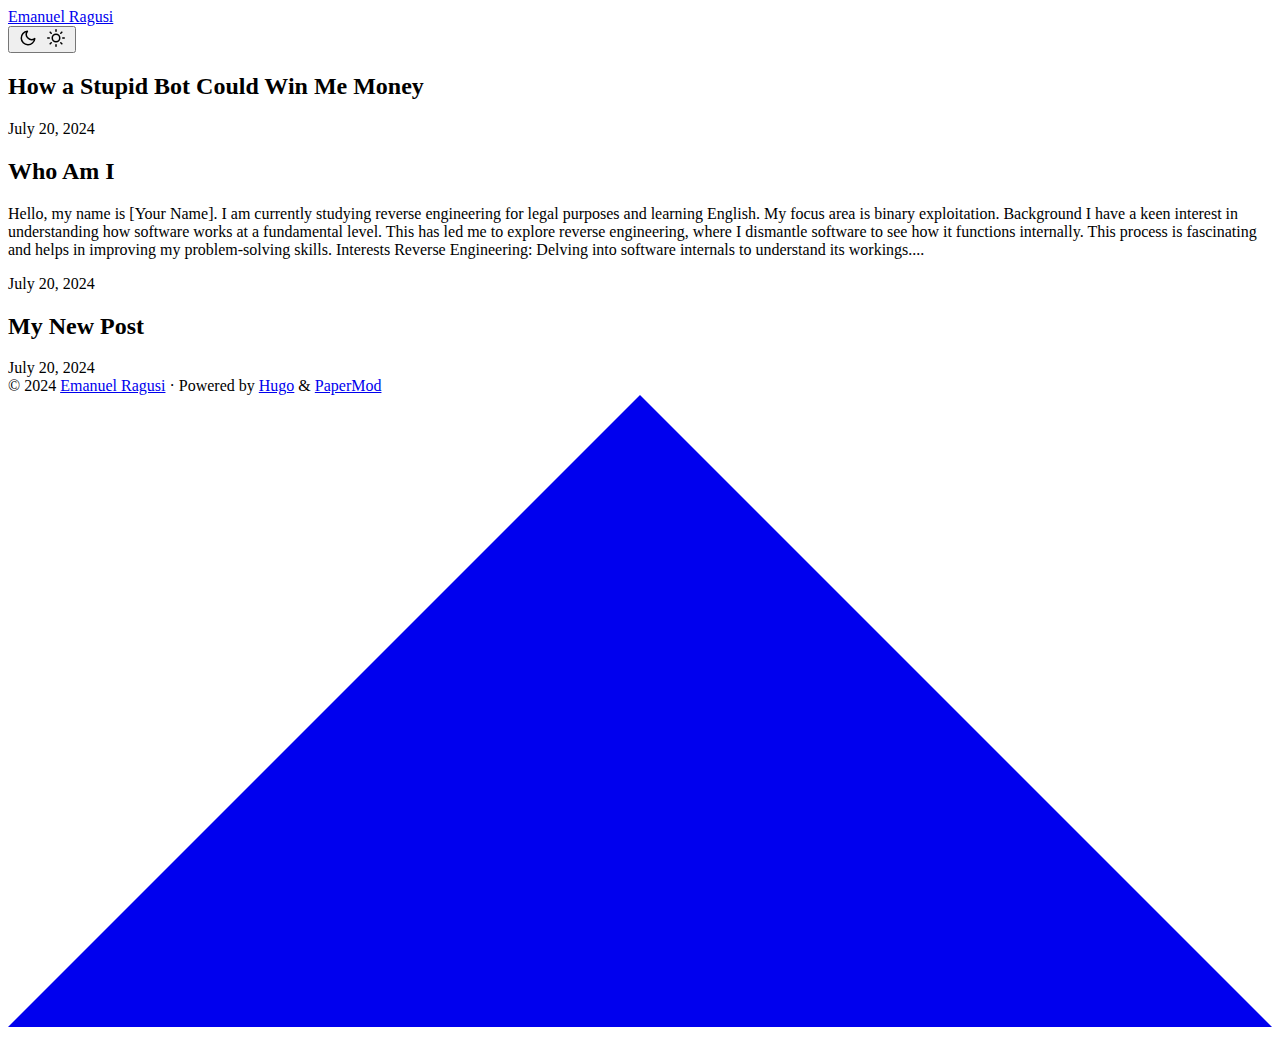
==== public/index.html @ 740f5fec "first try" ====
<!DOCTYPE html>
<html lang="en" dir="auto">

<head>
	<meta name="generator" content="Hugo 0.129.0"><script src="/livereload.js?mindelay=10&amp;v=2&amp;port=49768&amp;path=livereload" data-no-instant defer></script><meta charset="utf-8">
<meta http-equiv="X-UA-Compatible" content="IE=edge">
<meta name="viewport" content="width=device-width, initial-scale=1, shrink-to-fit=no">
<meta name="robots" content="noindex, nofollow">
<title>Emanuel Ragusi</title>

<meta name="description" content="">
<meta name="author" content="">
<link rel="canonical" href="http://localhost:49768/">
<link crossorigin="anonymous" href="/assets/css/stylesheet.d4b198f4bc2fa7bd1bdd16c9c65f2afb972c2d04cba4c5608e8ffb6ad8458d80.css" integrity="sha256-1LGY9Lwvp70b3RbJxl8q&#43;5csLQTLpMVgjo/7athFjYA=" rel="preload stylesheet" as="style">
<link rel="icon" href="http://localhost:49768/favicon.ico">
<link rel="icon" type="image/png" sizes="16x16" href="http://localhost:49768/favicon-16x16.png">
<link rel="icon" type="image/png" sizes="32x32" href="http://localhost:49768/favicon-32x32.png">
<link rel="apple-touch-icon" href="http://localhost:49768/apple-touch-icon.png">
<link rel="mask-icon" href="http://localhost:49768/safari-pinned-tab.svg">
<meta name="theme-color" content="#2e2e33">
<meta name="msapplication-TileColor" content="#2e2e33">
<link rel="alternate" type="application/rss+xml" href="http://localhost:49768/index.xml">
<link rel="alternate" hreflang="en" href="http://localhost:49768/">
<noscript>
    <style>
        #theme-toggle,
        .top-link {
            display: none;
        }

    </style>
    <style>
        @media (prefers-color-scheme: dark) {
            :root {
                --theme: rgb(29, 30, 32);
                --entry: rgb(46, 46, 51);
                --primary: rgb(218, 218, 219);
                --secondary: rgb(155, 156, 157);
                --tertiary: rgb(65, 66, 68);
                --content: rgb(196, 196, 197);
                --code-block-bg: rgb(46, 46, 51);
                --code-bg: rgb(55, 56, 62);
                --border: rgb(51, 51, 51);
            }

            .list {
                background: var(--theme);
            }

            .list:not(.dark)::-webkit-scrollbar-track {
                background: 0 0;
            }

            .list:not(.dark)::-webkit-scrollbar-thumb {
                border-color: var(--theme);
            }
        }

    </style>
</noscript>
</head>

<body class="list" id="top">
<script>
    if (localStorage.getItem("pref-theme") === "dark") {
        document.body.classList.add('dark');
    } else if (localStorage.getItem("pref-theme") === "light") {
        document.body.classList.remove('dark')
    } else if (window.matchMedia('(prefers-color-scheme: dark)').matches) {
        document.body.classList.add('dark');
    }

</script>

<header class="header">
    <nav class="nav">
        <div class="logo">
            <a href="http://localhost:49768/" accesskey="h" title="Emanuel Ragusi (Alt + H)">Emanuel Ragusi</a>
            <div class="logo-switches">
                <button id="theme-toggle" accesskey="t" title="(Alt + T)">
                    <svg id="moon" xmlns="http://www.w3.org/2000/svg" width="24" height="18" viewBox="0 0 24 24"
                        fill="none" stroke="currentColor" stroke-width="2" stroke-linecap="round"
                        stroke-linejoin="round">
                        <path d="M21 12.79A9 9 0 1 1 11.21 3 7 7 0 0 0 21 12.79z"></path>
                    </svg>
                    <svg id="sun" xmlns="http://www.w3.org/2000/svg" width="24" height="18" viewBox="0 0 24 24"
                        fill="none" stroke="currentColor" stroke-width="2" stroke-linecap="round"
                        stroke-linejoin="round">
                        <circle cx="12" cy="12" r="5"></circle>
                        <line x1="12" y1="1" x2="12" y2="3"></line>
                        <line x1="12" y1="21" x2="12" y2="23"></line>
                        <line x1="4.22" y1="4.22" x2="5.64" y2="5.64"></line>
                        <line x1="18.36" y1="18.36" x2="19.78" y2="19.78"></line>
                        <line x1="1" y1="12" x2="3" y2="12"></line>
                        <line x1="21" y1="12" x2="23" y2="12"></line>
                        <line x1="4.22" y1="19.78" x2="5.64" y2="18.36"></line>
                        <line x1="18.36" y1="5.64" x2="19.78" y2="4.22"></line>
                    </svg>
                </button>
            </div>
        </div>
        <ul id="menu">
        </ul>
    </nav>
</header>
<main class="main"> 

<article class="first-entry"> 
  <header class="entry-header">
    <h2 class="entry-hint-parent">How a Stupid Bot Could Win Me Money
    </h2>
  </header>
  <div class="entry-content">
    <p></p>
  </div>
  <footer class="entry-footer"><span title='2024-07-20 18:02:23 +0200 CEST'>July 20, 2024</span></footer>
  <a class="entry-link" aria-label="post link to How a Stupid Bot Could Win Me Money" href="http://localhost:49768/posts/how-a-stupid-bot-could-win-me-money/"></a>
</article>

<article class="post-entry"> 
  <header class="entry-header">
    <h2 class="entry-hint-parent">Who Am I
    </h2>
  </header>
  <div class="entry-content">
    <p>Hello, my name is [Your Name]. I am currently studying reverse engineering for legal purposes and learning English. My focus area is binary exploitation.
Background I have a keen interest in understanding how software works at a fundamental level. This has led me to explore reverse engineering, where I dismantle software to see how it functions internally. This process is fascinating and helps in improving my problem-solving skills.
Interests Reverse Engineering: Delving into software internals to understand its workings....</p>
  </div>
  <footer class="entry-footer"><span title='2024-07-20 18:01:57 +0200 CEST'>July 20, 2024</span></footer>
  <a class="entry-link" aria-label="post link to Who Am I" href="http://localhost:49768/posts/who-am-i/"></a>
</article>

<article class="post-entry"> 
  <header class="entry-header">
    <h2 class="entry-hint-parent">My New Post
    </h2>
  </header>
  <div class="entry-content">
    <p></p>
  </div>
  <footer class="entry-footer"><span title='2024-07-20 17:59:14 +0200 CEST'>July 20, 2024</span></footer>
  <a class="entry-link" aria-label="post link to My New Post" href="http://localhost:49768/posts/my-new-post/"></a>
</article>
    </main>
    
<footer class="footer">
        <span>&copy; 2024 <a href="http://localhost:49768/">Emanuel Ragusi</a></span> · 

    <span>
        Powered by
        <a href="https://gohugo.io/" rel="noopener noreferrer" target="_blank">Hugo</a> &
        <a href="https://github.com/adityatelange/hugo-PaperMod/" rel="noopener" target="_blank">PaperMod</a>
    </span>
</footer>
<a href="#top" aria-label="go to top" title="Go to Top (Alt + G)" class="top-link" id="top-link" accesskey="g">
    <svg xmlns="http://www.w3.org/2000/svg" viewBox="0 0 12 6" fill="currentColor">
        <path d="M12 6H0l6-6z" />
    </svg>
</a>

<script>
    let menu = document.getElementById('menu')
    if (menu) {
        menu.scrollLeft = localStorage.getItem("menu-scroll-position");
        menu.onscroll = function () {
            localStorage.setItem("menu-scroll-position", menu.scrollLeft);
        }
    }

    document.querySelectorAll('a[href^="#"]').forEach(anchor => {
        anchor.addEventListener("click", function (e) {
            e.preventDefault();
            var id = this.getAttribute("href").substr(1);
            if (!window.matchMedia('(prefers-reduced-motion: reduce)').matches) {
                document.querySelector(`[id='${decodeURIComponent(id)}']`).scrollIntoView({
                    behavior: "smooth"
                });
            } else {
                document.querySelector(`[id='${decodeURIComponent(id)}']`).scrollIntoView();
            }
            if (id === "top") {
                history.replaceState(null, null, " ");
            } else {
                history.pushState(null, null, `#${id}`);
            }
        });
    });

</script>
<script>
    var mybutton = document.getElementById("top-link");
    window.onscroll = function () {
        if (document.body.scrollTop > 800 || document.documentElement.scrollTop > 800) {
            mybutton.style.visibility = "visible";
            mybutton.style.opacity = "1";
        } else {
            mybutton.style.visibility = "hidden";
            mybutton.style.opacity = "0";
        }
    };

</script>
<script>
    document.getElementById("theme-toggle").addEventListener("click", () => {
        if (document.body.className.includes("dark")) {
            document.body.classList.remove('dark');
            localStorage.setItem("pref-theme", 'light');
        } else {
            document.body.classList.add('dark');
            localStorage.setItem("pref-theme", 'dark');
        }
    })

</script>
</body>

</html>
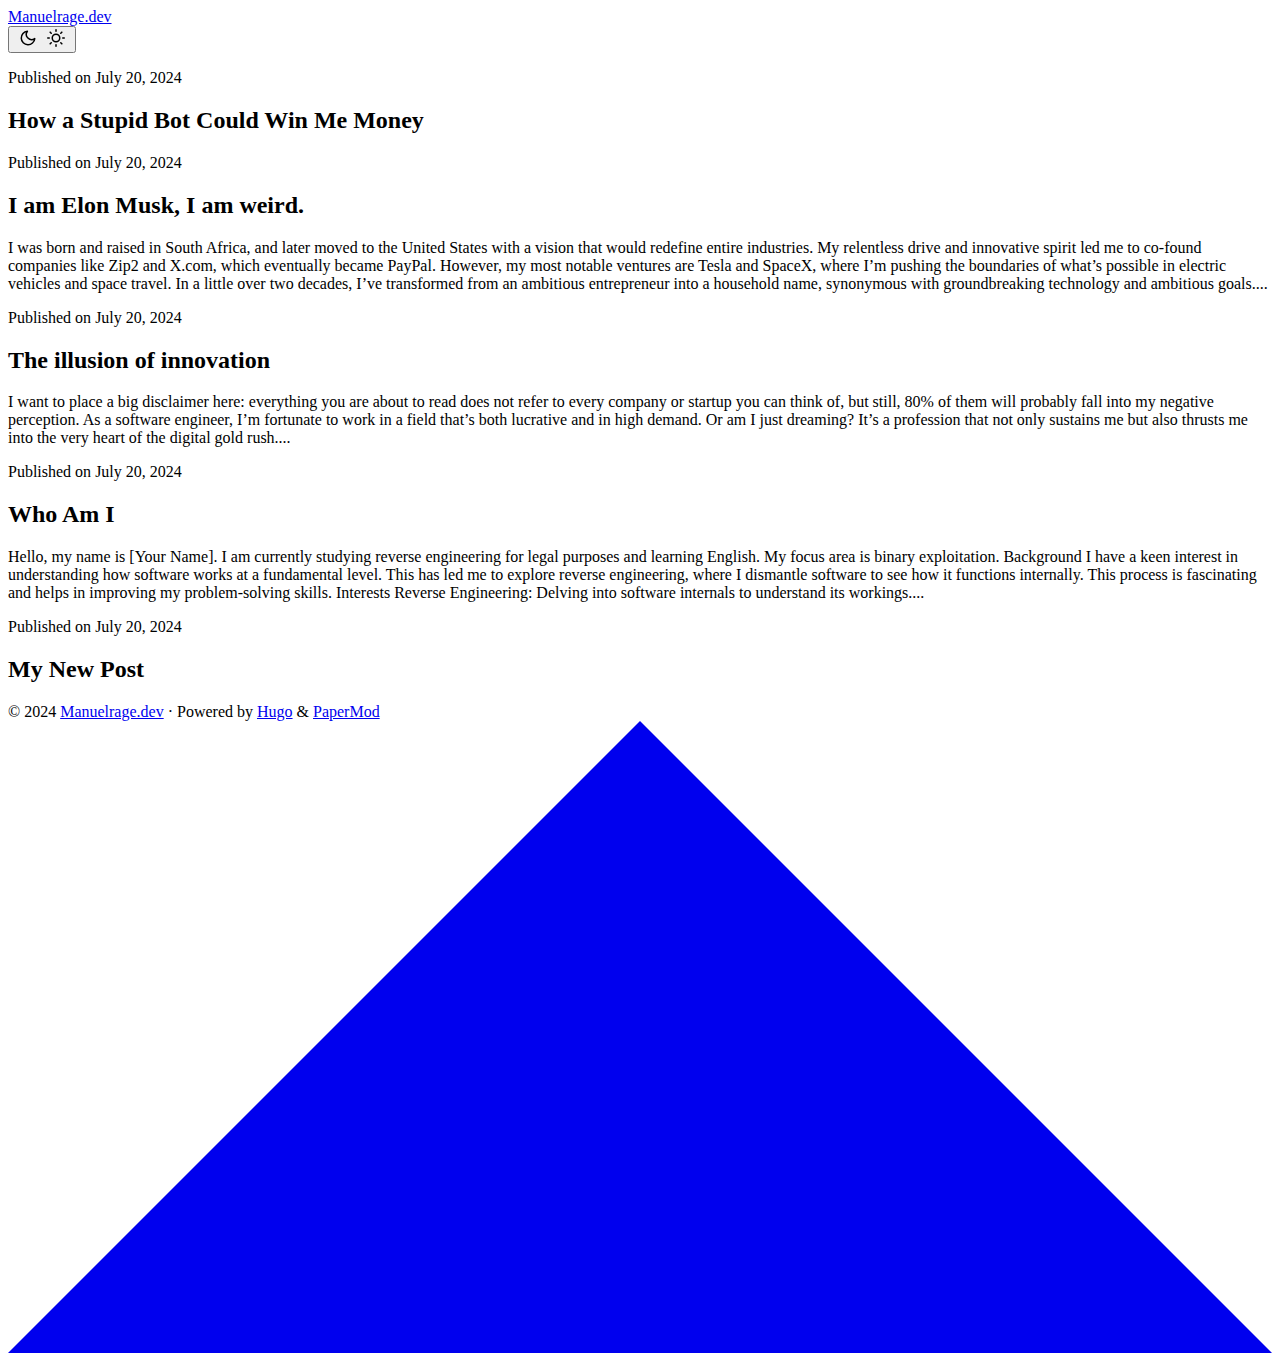
==== commit 5f1b4566: "update" ====
--- a/public/index.html
+++ b/public/index.html
@@ -2,25 +2,25 @@
 <html lang="en" dir="auto">
 
 <head>
-	<meta name="generator" content="Hugo 0.129.0"><script src="/livereload.js?mindelay=10&amp;v=2&amp;port=49768&amp;path=livereload" data-no-instant defer></script><meta charset="utf-8">
+	<meta name="generator" content="Hugo 0.129.0"><script src="/livereload.js?mindelay=10&amp;v=2&amp;port=1313&amp;path=livereload" data-no-instant defer></script><meta charset="utf-8">
 <meta http-equiv="X-UA-Compatible" content="IE=edge">
 <meta name="viewport" content="width=device-width, initial-scale=1, shrink-to-fit=no">
 <meta name="robots" content="noindex, nofollow">
-<title>Emanuel Ragusi</title>
+<title>Manuelrage.dev</title>
 
 <meta name="description" content="">
 <meta name="author" content="">
-<link rel="canonical" href="http://localhost:49768/">
-<link crossorigin="anonymous" href="/assets/css/stylesheet.d4b198f4bc2fa7bd1bdd16c9c65f2afb972c2d04cba4c5608e8ffb6ad8458d80.css" integrity="sha256-1LGY9Lwvp70b3RbJxl8q&#43;5csLQTLpMVgjo/7athFjYA=" rel="preload stylesheet" as="style">
-<link rel="icon" href="http://localhost:49768/favicon.ico">
-<link rel="icon" type="image/png" sizes="16x16" href="http://localhost:49768/favicon-16x16.png">
-<link rel="icon" type="image/png" sizes="32x32" href="http://localhost:49768/favicon-32x32.png">
-<link rel="apple-touch-icon" href="http://localhost:49768/apple-touch-icon.png">
-<link rel="mask-icon" href="http://localhost:49768/safari-pinned-tab.svg">
+<link rel="canonical" href="http://localhost:1313/">
+<link crossorigin="anonymous" href="/assets/css/stylesheet.9cfb5e167efcf7e71c4dd0861816b85002b0d899b9e48aa1cce4c986fc96d65e.css" integrity="sha256-nPteFn789&#43;ccTdCGGBa4UAKw2Jm55IqhzOTJhvyW1l4=" rel="preload stylesheet" as="style">
+<link rel="icon" href="http://localhost:1313/favicon.ico">
+<link rel="icon" type="image/png" sizes="16x16" href="http://localhost:1313/favicon-16x16.png">
+<link rel="icon" type="image/png" sizes="32x32" href="http://localhost:1313/favicon-32x32.png">
+<link rel="apple-touch-icon" href="http://localhost:1313/apple-touch-icon.png">
+<link rel="mask-icon" href="http://localhost:1313/safari-pinned-tab.svg">
 <meta name="theme-color" content="#2e2e33">
 <meta name="msapplication-TileColor" content="#2e2e33">
-<link rel="alternate" type="application/rss+xml" href="http://localhost:49768/index.xml">
-<link rel="alternate" hreflang="en" href="http://localhost:49768/">
+<link rel="alternate" type="application/rss+xml" href="http://localhost:1313/index.xml">
+<link rel="alternate" hreflang="en" href="http://localhost:1313/">
 <noscript>
     <style>
         #theme-toggle,
@@ -75,7 +75,7 @@
 <header class="header">
     <nav class="nav">
         <div class="logo">
-            <a href="http://localhost:49768/" accesskey="h" title="Emanuel Ragusi (Alt + H)">Emanuel Ragusi</a>
+            <a href="http://localhost:1313/" accesskey="h" title="Manuelrage.dev (Alt + H)">Manuelrage.dev</a>
             <div class="logo-switches">
                 <button id="theme-toggle" accesskey="t" title="(Alt + T)">
                     <svg id="moon" xmlns="http://www.w3.org/2000/svg" width="24" height="18" viewBox="0 0 24 24"
@@ -106,6 +106,9 @@
 <main class="main"> 
 
 <article class="first-entry"> 
+  <footer class="entry-footer">
+    Published on <span title='2024-07-20 18:02:23 +0200 CEST'>July 20, 2024</span>
+  </footer>
   <header class="entry-header">
     <h2 class="entry-hint-parent">How a Stupid Bot Could Win Me Money
     </h2>
@@ -113,11 +116,44 @@
   <div class="entry-content">
     <p></p>
   </div>
-  <footer class="entry-footer"><span title='2024-07-20 18:02:23 +0200 CEST'>July 20, 2024</span></footer>
-  <a class="entry-link" aria-label="post link to How a Stupid Bot Could Win Me Money" href="http://localhost:49768/posts/how-a-stupid-bot-could-win-me-money/"></a>
-</article>
-
-<article class="post-entry"> 
+  <a class="entry-link" aria-label="post link to How a Stupid Bot Could Win Me Money" href="http://localhost:1313/posts/how-a-stupid-bot-could-win-me-money/"></a>
+</article>
+
+<article class="post-entry"> 
+  <footer class="entry-footer">
+    Published on <span title='2024-07-20 18:01:57 +0200 CEST'>July 20, 2024</span>
+  </footer>
+  <header class="entry-header">
+    <h2 class="entry-hint-parent">I am Elon Musk, I am weird.
+    </h2>
+  </header>
+  <div class="entry-content">
+    <p>I was born and raised in South Africa, and later moved to the United States with a vision that would redefine entire industries. My relentless drive and innovative spirit led me to co-found companies like Zip2 and X.com, which eventually became PayPal. However, my most notable ventures are Tesla and SpaceX, where I’m pushing the boundaries of what’s possible in electric vehicles and space travel.
+In a little over two decades, I’ve transformed from an ambitious entrepreneur into a household name, synonymous with groundbreaking technology and ambitious goals....</p>
+  </div>
+  <a class="entry-link" aria-label="post link to I am Elon Musk, I am weird." href="http://localhost:1313/posts/who-am-i-copy/"></a>
+</article>
+
+<article class="post-entry"> 
+  <footer class="entry-footer">
+    Published on <span title='2024-07-20 18:01:57 +0200 CEST'>July 20, 2024</span>
+  </footer>
+  <header class="entry-header">
+    <h2 class="entry-hint-parent">The illusion of innovation
+    </h2>
+  </header>
+  <div class="entry-content">
+    <p>I want to place a big disclaimer here: everything you are about to read does not refer to every company or startup you can think of, but still, 80% of them will probably fall into my negative perception.
+As a software engineer, I’m fortunate to work in a field that’s both lucrative and in high demand. Or am I just dreaming?
+It’s a profession that not only sustains me but also thrusts me into the very heart of the digital gold rush....</p>
+  </div>
+  <a class="entry-link" aria-label="post link to The illusion of innovation" href="http://localhost:1313/posts/making-money-in-a-sad-way/"></a>
+</article>
+
+<article class="post-entry"> 
+  <footer class="entry-footer">
+    Published on <span title='2024-07-20 18:01:57 +0200 CEST'>July 20, 2024</span>
+  </footer>
   <header class="entry-header">
     <h2 class="entry-hint-parent">Who Am I
     </h2>
@@ -127,11 +163,13 @@
 Background I have a keen interest in understanding how software works at a fundamental level. This has led me to explore reverse engineering, where I dismantle software to see how it functions internally. This process is fascinating and helps in improving my problem-solving skills.
 Interests Reverse Engineering: Delving into software internals to understand its workings....</p>
   </div>
-  <footer class="entry-footer"><span title='2024-07-20 18:01:57 +0200 CEST'>July 20, 2024</span></footer>
-  <a class="entry-link" aria-label="post link to Who Am I" href="http://localhost:49768/posts/who-am-i/"></a>
-</article>
-
-<article class="post-entry"> 
+  <a class="entry-link" aria-label="post link to Who Am I" href="http://localhost:1313/posts/who-am-i/"></a>
+</article>
+
+<article class="post-entry"> 
+  <footer class="entry-footer">
+    Published on <span title='2024-07-20 17:59:14 +0200 CEST'>July 20, 2024</span>
+  </footer>
   <header class="entry-header">
     <h2 class="entry-hint-parent">My New Post
     </h2>
@@ -139,13 +177,12 @@
   <div class="entry-content">
     <p></p>
   </div>
-  <footer class="entry-footer"><span title='2024-07-20 17:59:14 +0200 CEST'>July 20, 2024</span></footer>
-  <a class="entry-link" aria-label="post link to My New Post" href="http://localhost:49768/posts/my-new-post/"></a>
+  <a class="entry-link" aria-label="post link to My New Post" href="http://localhost:1313/posts/my-new-post/"></a>
 </article>
     </main>
     
 <footer class="footer">
-        <span>&copy; 2024 <a href="http://localhost:49768/">Emanuel Ragusi</a></span> · 
+        <span>&copy; 2024 <a href="http://localhost:1313/">Manuelrage.dev</a></span> · 
 
     <span>
         Powered by
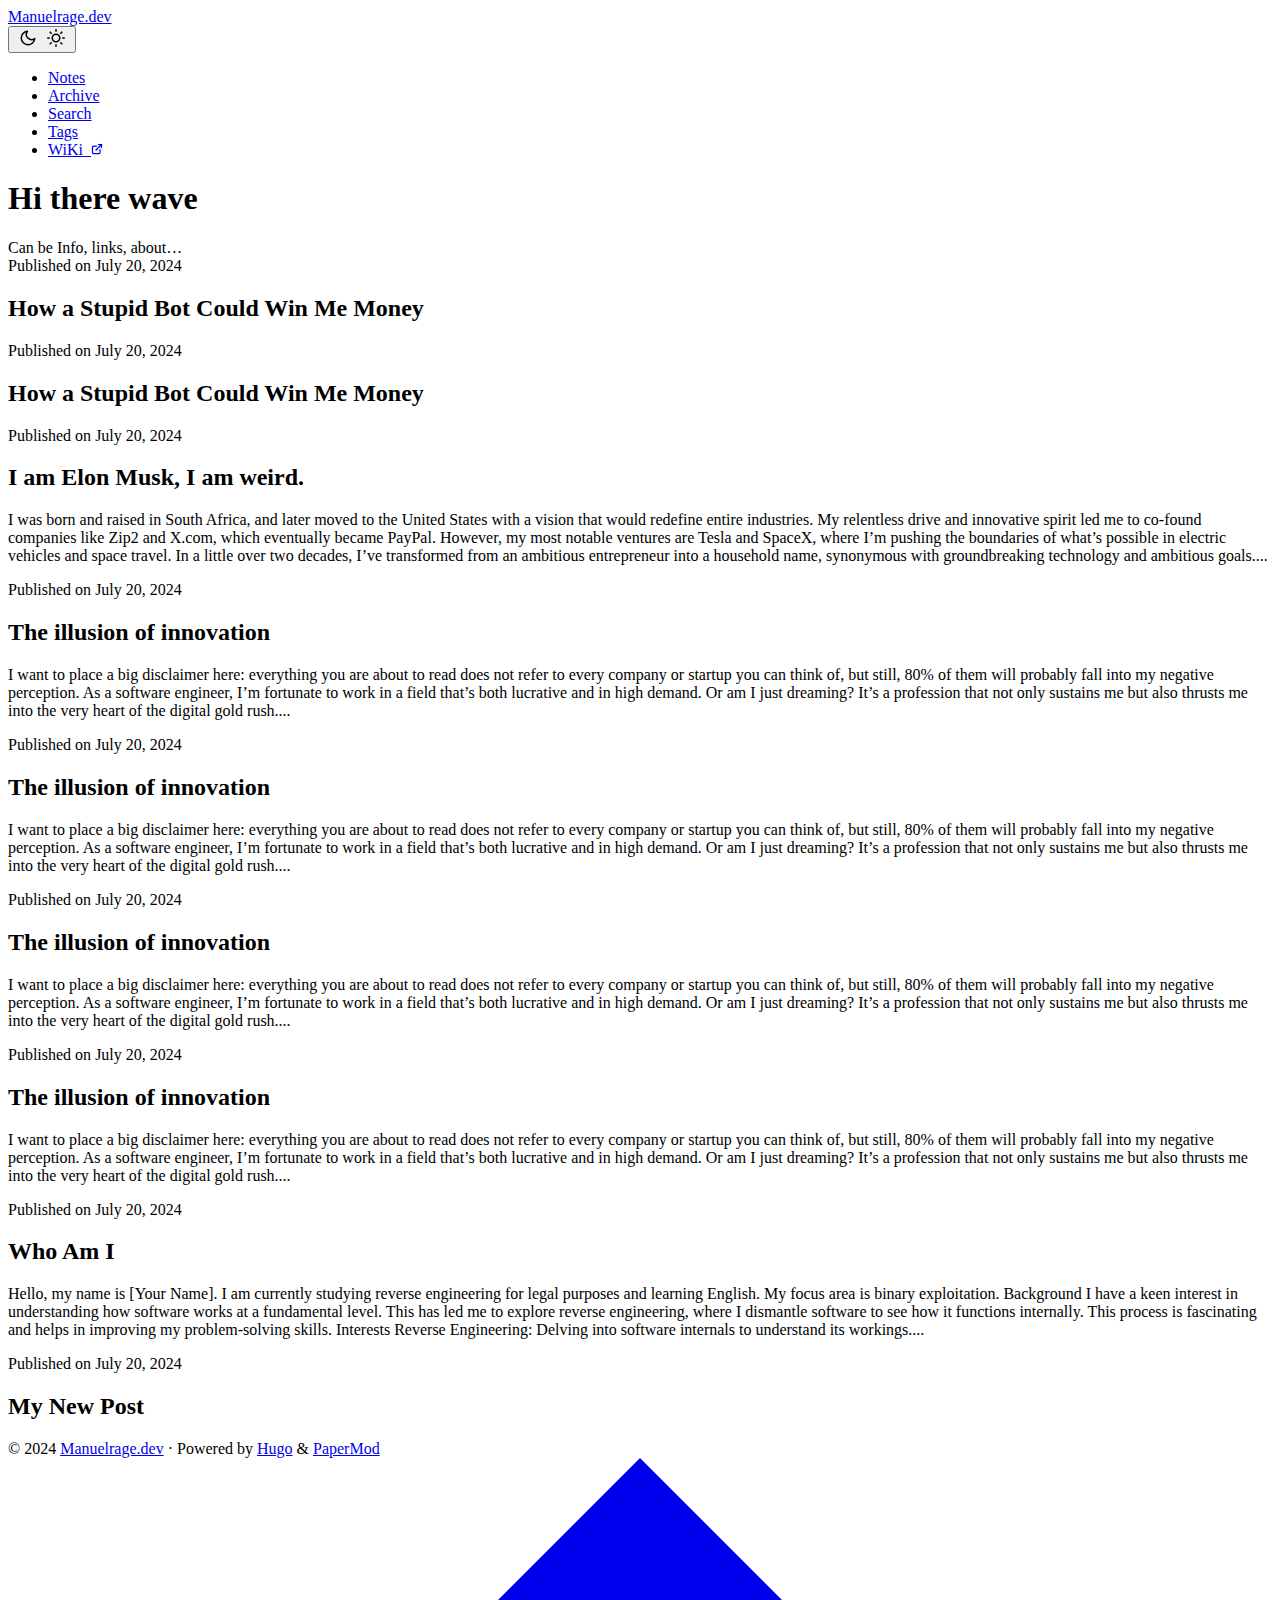
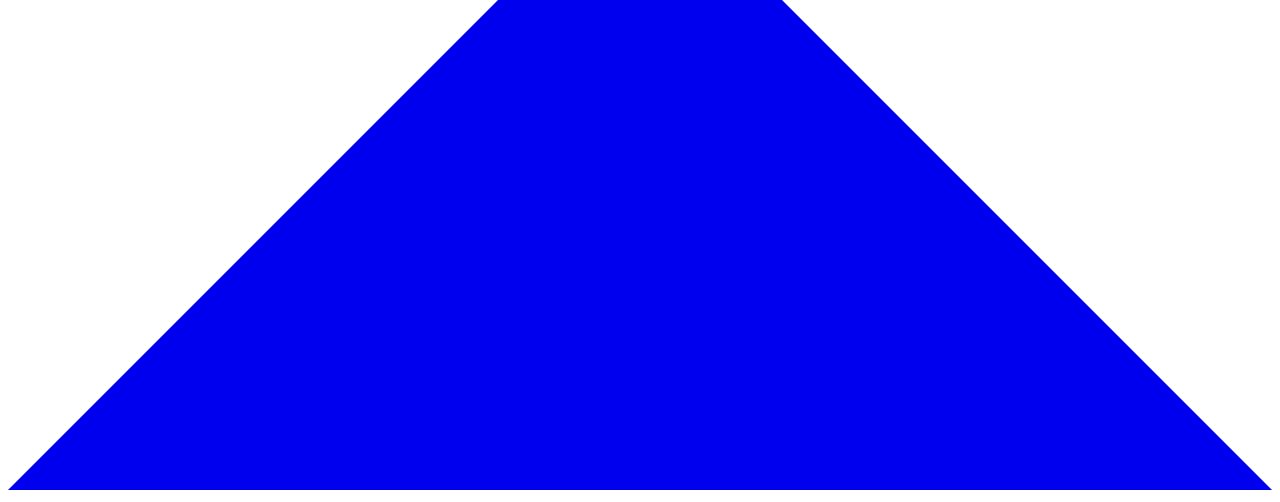
==== commit 64466760: "Added fade effect and started notes layout" ====
--- a/public/index.html
+++ b/public/index.html
@@ -11,7 +11,8 @@
 <meta name="description" content="">
 <meta name="author" content="">
 <link rel="canonical" href="http://localhost:1313/">
-<link crossorigin="anonymous" href="/assets/css/stylesheet.9cfb5e167efcf7e71c4dd0861816b85002b0d899b9e48aa1cce4c986fc96d65e.css" integrity="sha256-nPteFn789&#43;ccTdCGGBa4UAKw2Jm55IqhzOTJhvyW1l4=" rel="preload stylesheet" as="style">
+<link crossorigin="anonymous" href="/assets/css/stylesheet.fa3edcb0b5998255c40a7407e75e00f614449fc660c19543b5c0f0d615b4703c.css" integrity="sha256-&#43;j7csLWZglXECnQH514A9hREn8ZgwZVDtcDw1hW0cDw=" rel="preload stylesheet" as="style">
+<script defer crossorigin="anonymous" src="/js/fadeEffect.min.dc6ffbe6aea57ae14a11c687017771ce7844031476180f6ebe9eb1cb78be93c0.js" integrity="sha256-3G/75q6leuFKEcaHAXdxznhEAxR2GA9uvp6xy3i&#43;k8A="></script>
 <link rel="icon" href="http://localhost:1313/favicon.ico">
 <link rel="icon" type="image/png" sizes="16x16" href="http://localhost:1313/favicon-16x16.png">
 <link rel="icon" type="image/png" sizes="32x32" href="http://localhost:1313/favicon-32x32.png">
@@ -100,12 +101,70 @@
             </div>
         </div>
         <ul id="menu">
+            <li>
+                <a href="http://localhost:1313/note" title="Notes">
+                    <span>Notes</span>
+                </a>
+            </li>
+            <li>
+                <a href="http://localhost:1313/archives" title="Archive">
+                    <span>Archive</span>
+                </a>
+            </li>
+            <li>
+                <a href="http://localhost:1313/search/" title="Search (Alt &#43; /)" accesskey=/>
+                    <span>Search</span>
+                </a>
+            </li>
+            <li>
+                <a href="http://localhost:1313/tags/" title="Tags">
+                    <span>Tags</span>
+                </a>
+            </li>
+            <li>
+                <a href="https://github.com/adityatelange/hugo-PaperMod/wiki/" title="WiKi">
+                    <span>WiKi</span>&nbsp;
+                    <svg fill="none" shape-rendering="geometricPrecision" stroke="currentColor" stroke-linecap="round"
+                        stroke-linejoin="round" stroke-width="2.5" viewBox="0 0 24 24" height="12" width="12">
+                        <path d="M18 13v6a2 2 0 01-2 2H5a2 2 0 01-2-2V8a2 2 0 012-2h6"></path>
+                        <path d="M15 3h6v6"></path>
+                        <path d="M10 14L21 3"></path>
+                    </svg>
+                </a>
+            </li>
         </ul>
     </nav>
 </header>
 <main class="main"> 
-
-<article class="first-entry"> 
+<article class="first-entry home-info">
+    <header class="entry-header">
+        <h1>Hi there wave</h1>
+    </header>
+    <div class="entry-content">
+        Can be Info, links, about&hellip;
+    </div>
+    <footer class="entry-footer">
+        <div class="social-icons" >
+</div>
+
+    </footer>
+</article>
+
+<article class="post-entry"> 
+  <footer class="entry-footer">
+    Published on <span title='2024-07-20 18:02:23 +0200 CEST'>July 20, 2024</span>
+  </footer>
+  <header class="entry-header">
+    <h2 class="entry-hint-parent">How a Stupid Bot Could Win Me Money
+    </h2>
+  </header>
+  <div class="entry-content">
+    <p></p>
+  </div>
+  <a class="entry-link" aria-label="post link to How a Stupid Bot Could Win Me Money" href="http://localhost:1313/posts/how-a-stupid-bot-could-win-me-money-copy/"></a>
+</article>
+
+<article class="post-entry"> 
   <footer class="entry-footer">
     Published on <span title='2024-07-20 18:02:23 +0200 CEST'>July 20, 2024</span>
   </footer>
@@ -132,6 +191,54 @@
 In a little over two decades, I’ve transformed from an ambitious entrepreneur into a household name, synonymous with groundbreaking technology and ambitious goals....</p>
   </div>
   <a class="entry-link" aria-label="post link to I am Elon Musk, I am weird." href="http://localhost:1313/posts/who-am-i-copy/"></a>
+</article>
+
+<article class="post-entry"> 
+  <footer class="entry-footer">
+    Published on <span title='2024-07-20 18:01:57 +0200 CEST'>July 20, 2024</span>
+  </footer>
+  <header class="entry-header">
+    <h2 class="entry-hint-parent">The illusion of innovation
+    </h2>
+  </header>
+  <div class="entry-content">
+    <p>I want to place a big disclaimer here: everything you are about to read does not refer to every company or startup you can think of, but still, 80% of them will probably fall into my negative perception.
+As a software engineer, I’m fortunate to work in a field that’s both lucrative and in high demand. Or am I just dreaming?
+It’s a profession that not only sustains me but also thrusts me into the very heart of the digital gold rush....</p>
+  </div>
+  <a class="entry-link" aria-label="post link to The illusion of innovation" href="http://localhost:1313/posts/making-money-in-a-sad-way-copy-2/"></a>
+</article>
+
+<article class="post-entry"> 
+  <footer class="entry-footer">
+    Published on <span title='2024-07-20 18:01:57 +0200 CEST'>July 20, 2024</span>
+  </footer>
+  <header class="entry-header">
+    <h2 class="entry-hint-parent">The illusion of innovation
+    </h2>
+  </header>
+  <div class="entry-content">
+    <p>I want to place a big disclaimer here: everything you are about to read does not refer to every company or startup you can think of, but still, 80% of them will probably fall into my negative perception.
+As a software engineer, I’m fortunate to work in a field that’s both lucrative and in high demand. Or am I just dreaming?
+It’s a profession that not only sustains me but also thrusts me into the very heart of the digital gold rush....</p>
+  </div>
+  <a class="entry-link" aria-label="post link to The illusion of innovation" href="http://localhost:1313/posts/making-money-in-a-sad-way-copy-3/"></a>
+</article>
+
+<article class="post-entry"> 
+  <footer class="entry-footer">
+    Published on <span title='2024-07-20 18:01:57 +0200 CEST'>July 20, 2024</span>
+  </footer>
+  <header class="entry-header">
+    <h2 class="entry-hint-parent">The illusion of innovation
+    </h2>
+  </header>
+  <div class="entry-content">
+    <p>I want to place a big disclaimer here: everything you are about to read does not refer to every company or startup you can think of, but still, 80% of them will probably fall into my negative perception.
+As a software engineer, I’m fortunate to work in a field that’s both lucrative and in high demand. Or am I just dreaming?
+It’s a profession that not only sustains me but also thrusts me into the very heart of the digital gold rush....</p>
+  </div>
+  <a class="entry-link" aria-label="post link to The illusion of innovation" href="http://localhost:1313/posts/making-money-in-a-sad-way-copy/"></a>
 </article>
 
 <article class="post-entry"> 
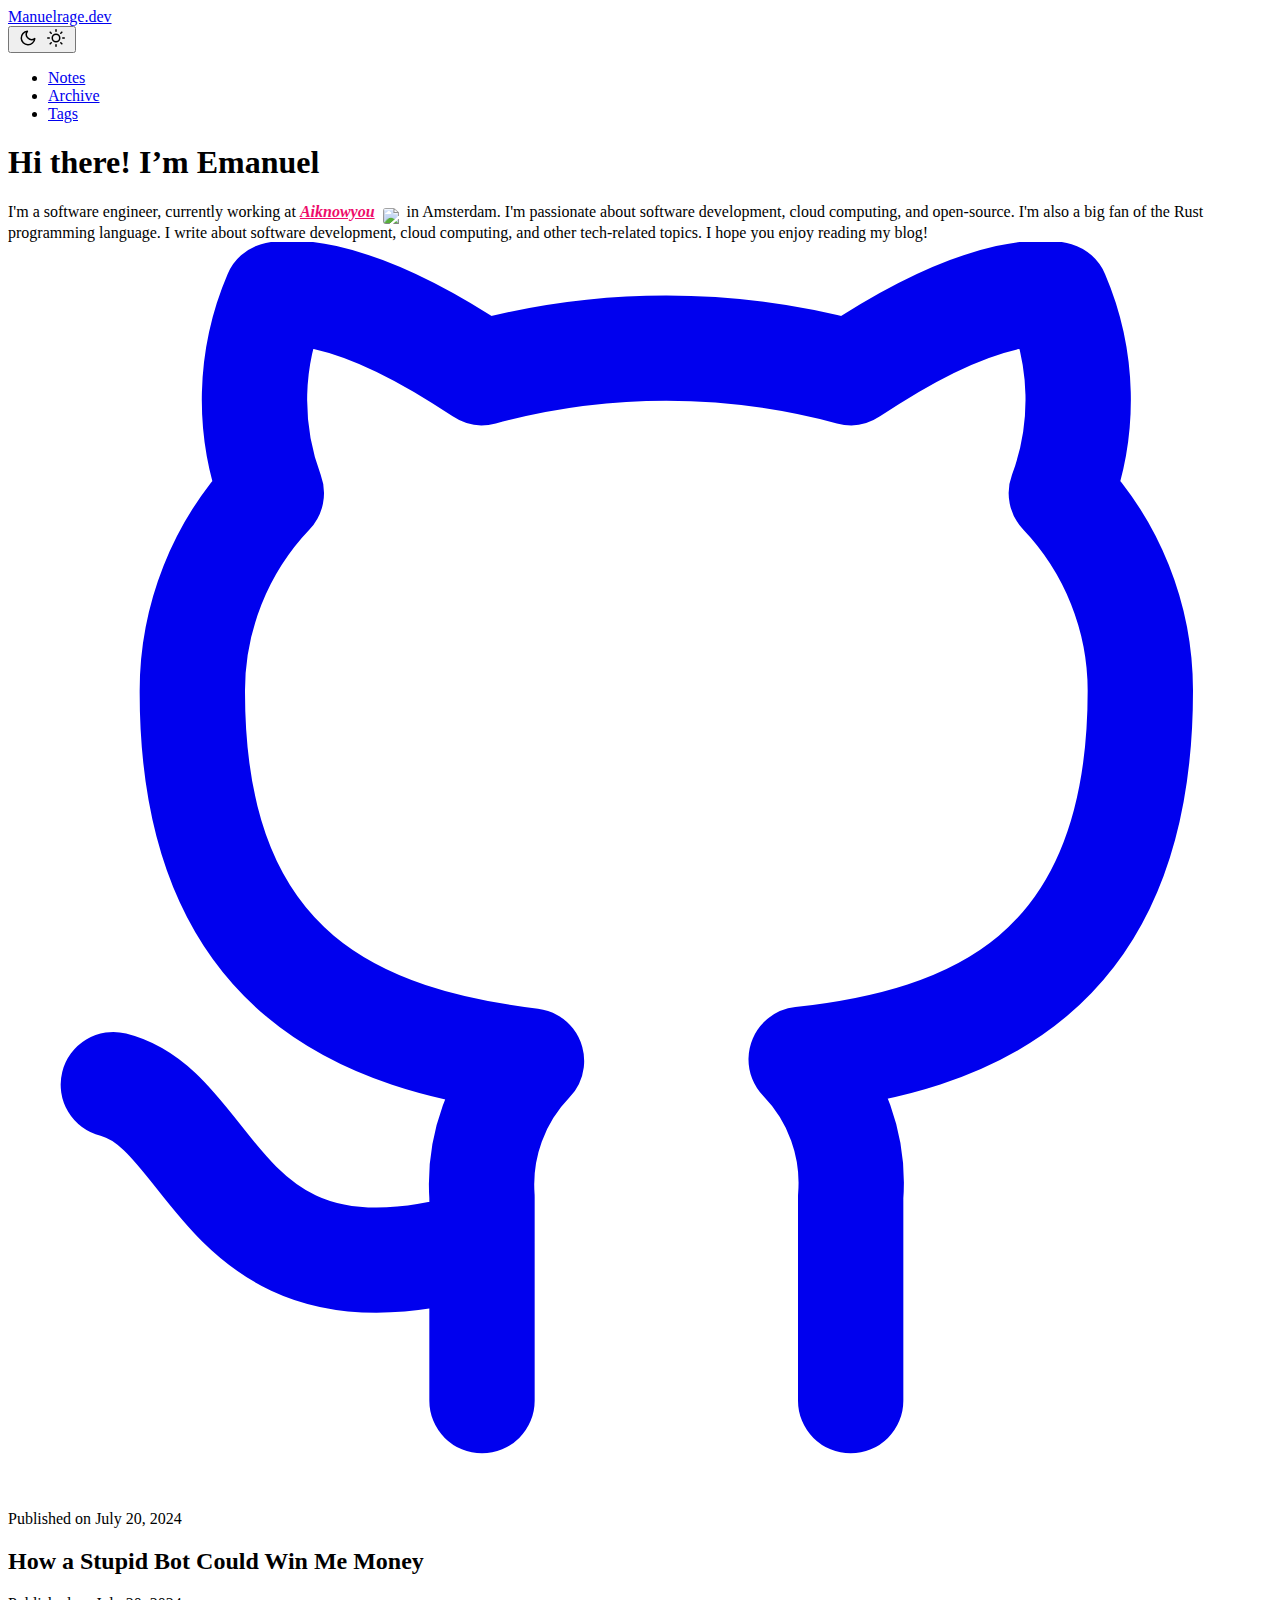
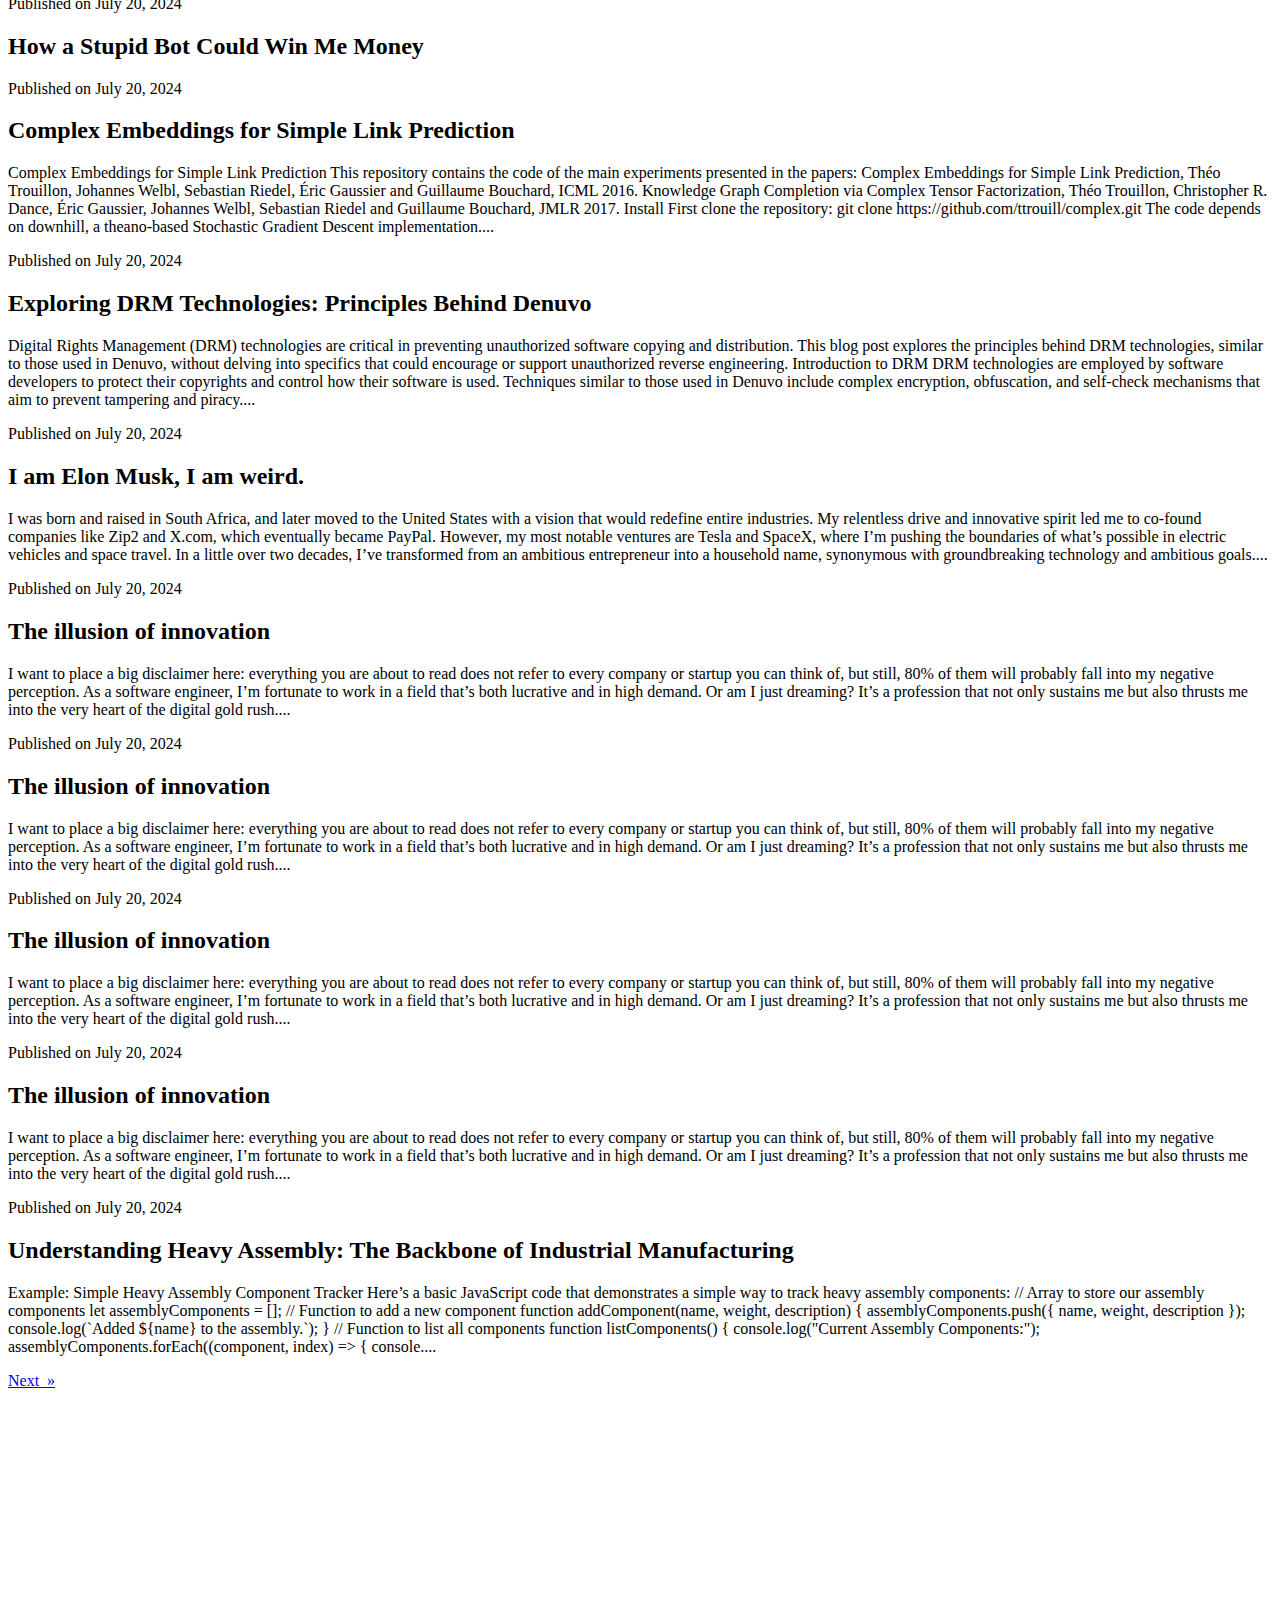
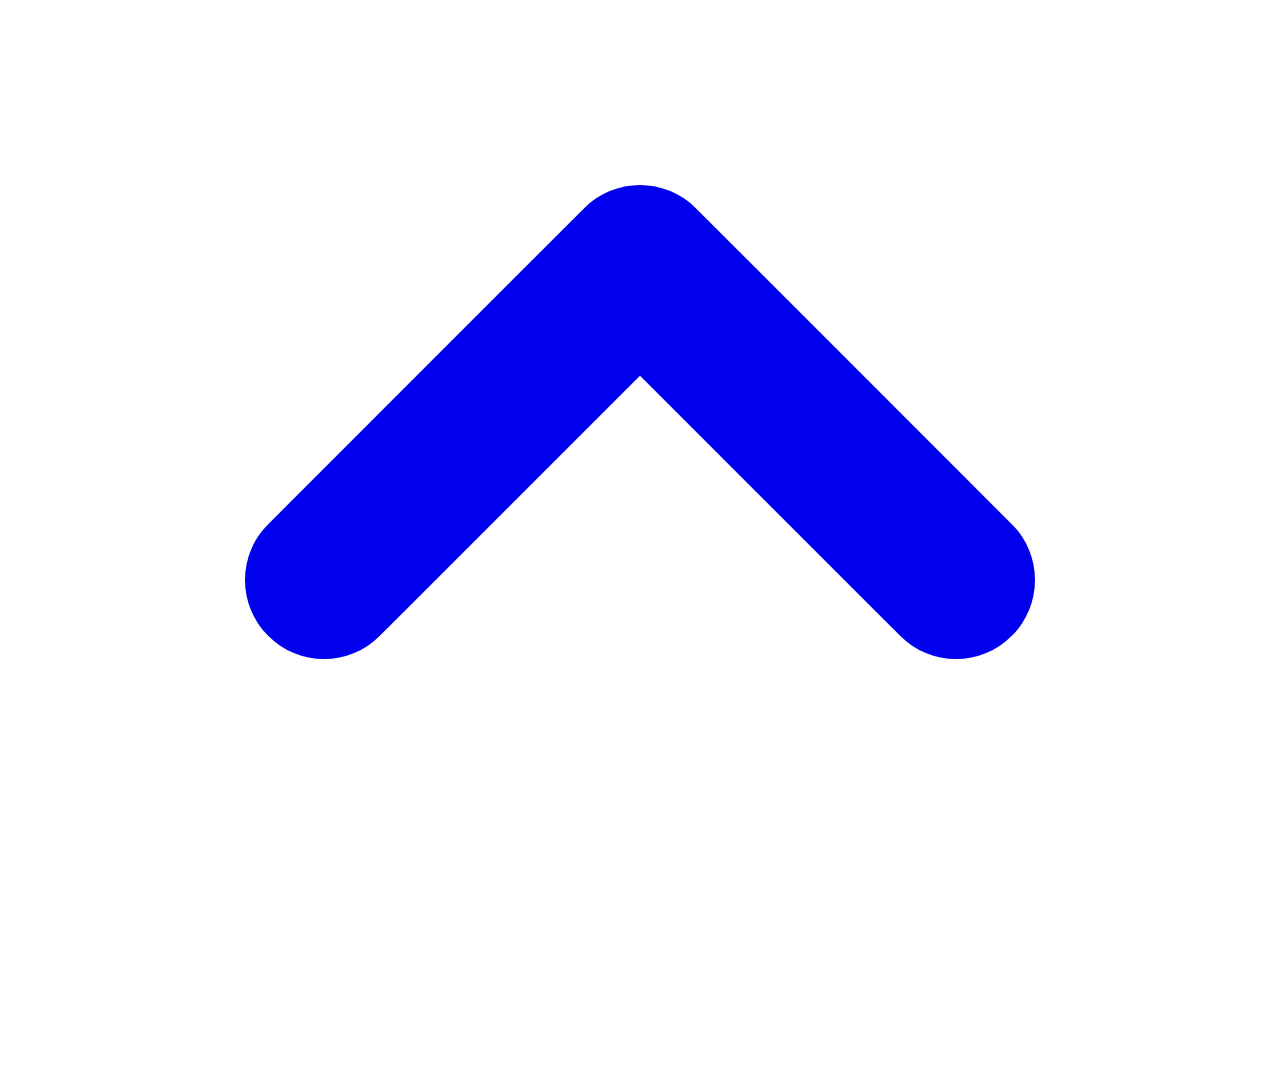
==== commit 4d5f8930: "Some random code" ====
--- a/public/index.html
+++ b/public/index.html
@@ -2,7 +2,7 @@
 <html lang="en" dir="auto">
 
 <head>
-	<meta name="generator" content="Hugo 0.129.0"><script src="/livereload.js?mindelay=10&amp;v=2&amp;port=1313&amp;path=livereload" data-no-instant defer></script><meta charset="utf-8">
+	<meta name="generator" content="Hugo 0.133.1"><script src="/livereload.js?mindelay=10&amp;v=2&amp;port=1313&amp;path=livereload" data-no-instant defer></script><meta charset="utf-8">
 <meta http-equiv="X-UA-Compatible" content="IE=edge">
 <meta name="viewport" content="width=device-width, initial-scale=1, shrink-to-fit=no">
 <meta name="robots" content="noindex, nofollow">
@@ -11,8 +11,10 @@
 <meta name="description" content="">
 <meta name="author" content="">
 <link rel="canonical" href="http://localhost:1313/">
-<link crossorigin="anonymous" href="/assets/css/stylesheet.fa3edcb0b5998255c40a7407e75e00f614449fc660c19543b5c0f0d615b4703c.css" integrity="sha256-&#43;j7csLWZglXECnQH514A9hREn8ZgwZVDtcDw1hW0cDw=" rel="preload stylesheet" as="style">
-<script defer crossorigin="anonymous" src="/js/fadeEffect.min.dc6ffbe6aea57ae14a11c687017771ce7844031476180f6ebe9eb1cb78be93c0.js" integrity="sha256-3G/75q6leuFKEcaHAXdxznhEAxR2GA9uvp6xy3i&#43;k8A="></script>
+<link crossorigin="anonymous" href="/assets/css/stylesheet.6678e24b9add780b62a4bc6ae6c8fb42d91aab3cf2e4e5a71fc71e5c4188897c.css" integrity="sha256-ZnjiS5rdeAtipLxq5sj7Qtkaqzzy5OWnH8ceXEGIiXw=" rel="preload stylesheet" as="style">
+<script defer crossorigin="anonymous" src="/js/postContentFade.min.js"></script>
+<script defer crossorigin="anonymous" src="/js/fadeEffect.min.26326f2aab77e47893d8feb0f36d40b5291566b7bfedbf1fb1b644ebd050c8f4.js" integrity="sha256-JjJvKqt35HiT2P6w821AtSkVZre/7b8fsbZE69BQyPQ="></script>
+
 <link rel="icon" href="http://localhost:1313/favicon.ico">
 <link rel="icon" type="image/png" sizes="16x16" href="http://localhost:1313/favicon-16x16.png">
 <link rel="icon" type="image/png" sizes="32x32" href="http://localhost:1313/favicon-32x32.png">
@@ -112,24 +114,8 @@
                 </a>
             </li>
             <li>
-                <a href="http://localhost:1313/search/" title="Search (Alt &#43; /)" accesskey=/>
-                    <span>Search</span>
-                </a>
-            </li>
-            <li>
                 <a href="http://localhost:1313/tags/" title="Tags">
                     <span>Tags</span>
-                </a>
-            </li>
-            <li>
-                <a href="https://github.com/adityatelange/hugo-PaperMod/wiki/" title="WiKi">
-                    <span>WiKi</span>&nbsp;
-                    <svg fill="none" shape-rendering="geometricPrecision" stroke="currentColor" stroke-linecap="round"
-                        stroke-linejoin="round" stroke-width="2.5" viewBox="0 0 24 24" height="12" width="12">
-                        <path d="M18 13v6a2 2 0 01-2 2H5a2 2 0 01-2-2V8a2 2 0 012-2h6"></path>
-                        <path d="M15 3h6v6"></path>
-                        <path d="M10 14L21 3"></path>
-                    </svg>
                 </a>
             </li>
         </ul>
@@ -138,13 +124,22 @@
 <main class="main"> 
 <article class="first-entry home-info">
     <header class="entry-header">
-        <h1>Hi there wave</h1>
+        <h1>Hi there! I&rsquo;m Emanuel</h1>
     </header>
     <div class="entry-content">
-        Can be Info, links, about&hellip;
+        I'm a software engineer, currently working at <a href='https://www.aiknowyou.ai/' style='color: #ee0d6b; padding-right:4px; font-weight: 600; font-style: italic'>Aiknowyou</a> <img alt='Spotify logo' loading='eager' width='20' height='16' decoding='async' data-nimg='1' srcset='https://app.aiknowyou.ai/_nuxt/aiku.CI5rUfAw.png 1x, https://app.aiknowyou.ai/_nuxt/aiku.CI5rUfAw.png 2x' src='https://app.aiknowyou.ai/_nuxt/aiku.CI5rUfAw.png' style='margin-top: 5px; border-radius: 3px; display: inline-block; vertical-align: top;'> in Amsterdam. I'm passionate about software development, cloud computing, and open-source. I'm also a big fan of the Rust programming language. I write about software development, cloud computing, and other tech-related topics. I hope you enjoy reading my blog!
     </div>
     <footer class="entry-footer">
         <div class="social-icons" >
+    <a href="https://github.com/adityatelange/hugo-PaperMod" target="_blank" rel="noopener noreferrer me"
+        title="View Source on Github">
+        <svg xmlns="http://www.w3.org/2000/svg" viewBox="0 0 24 24" fill="none" stroke="currentColor" stroke-width="2"
+    stroke-linecap="round" stroke-linejoin="round">
+    <path
+        d="M9 19c-5 1.5-5-2.5-7-3m14 6v-3.87a3.37 3.37 0 0 0-.94-2.61c3.14-.35 6.44-1.54 6.44-7A5.44 5.44 0 0 0 20 4.77 5.07 5.07 0 0 0 19.91 1S18.73.65 16 2.48a13.38 13.38 0 0 0-7 0C6.27.65 5.09 1 5.09 1A5.07 5.07 0 0 0 5 4.77a5.44 5.44 0 0 0-1.5 3.78c0 5.42 3.3 6.61 6.44 7A3.37 3.37 0 0 0 9 18.13V22">
+    </path>
+</svg>
+    </a>
 </div>
 
     </footer>
@@ -176,6 +171,39 @@
     <p></p>
   </div>
   <a class="entry-link" aria-label="post link to How a Stupid Bot Could Win Me Money" href="http://localhost:1313/posts/how-a-stupid-bot-could-win-me-money/"></a>
+</article>
+
+<article class="post-entry"> 
+  <footer class="entry-footer">
+    Published on <span title='2024-07-20 18:01:57 +0200 CEST'>July 20, 2024</span>
+  </footer>
+  <header class="entry-header">
+    <h2 class="entry-hint-parent">Complex Embeddings for Simple Link Prediction
+    </h2>
+  </header>
+  <div class="entry-content">
+    <p>Complex Embeddings for Simple Link Prediction This repository contains the code of the main experiments presented in the papers:
+Complex Embeddings for Simple Link Prediction, Théo Trouillon, Johannes Welbl, Sebastian Riedel, Éric Gaussier and Guillaume Bouchard, ICML 2016.
+Knowledge Graph Completion via Complex Tensor Factorization, Théo Trouillon, Christopher R. Dance, Éric Gaussier, Johannes Welbl, Sebastian Riedel and Guillaume Bouchard, JMLR 2017.
+Install First clone the repository:
+git clone https://github.com/ttrouill/complex.git The code depends on downhill, a theano-based Stochastic Gradient Descent implementation....</p>
+  </div>
+  <a class="entry-link" aria-label="post link to Complex Embeddings for Simple Link Prediction" href="http://localhost:1313/posts/complex/"></a>
+</article>
+
+<article class="post-entry"> 
+  <footer class="entry-footer">
+    Published on <span title='2024-07-20 18:01:57 +0200 CEST'>July 20, 2024</span>
+  </footer>
+  <header class="entry-header">
+    <h2 class="entry-hint-parent">Exploring DRM Technologies: Principles Behind Denuvo
+    </h2>
+  </header>
+  <div class="entry-content">
+    <p>Digital Rights Management (DRM) technologies are critical in preventing unauthorized software copying and distribution. This blog post explores the principles behind DRM technologies, similar to those used in Denuvo, without delving into specifics that could encourage or support unauthorized reverse engineering.
+Introduction to DRM DRM technologies are employed by software developers to protect their copyrights and control how their software is used. Techniques similar to those used in Denuvo include complex encryption, obfuscation, and self-check mechanisms that aim to prevent tampering and piracy....</p>
+  </div>
+  <a class="entry-link" aria-label="post link to Exploring DRM Technologies: Principles Behind Denuvo" href="http://localhost:1313/posts/denuvo/"></a>
 </article>
 
 <article class="post-entry"> 
@@ -262,45 +290,27 @@
     Published on <span title='2024-07-20 18:01:57 +0200 CEST'>July 20, 2024</span>
   </footer>
   <header class="entry-header">
-    <h2 class="entry-hint-parent">Who Am I
-    </h2>
-  </header>
-  <div class="entry-content">
-    <p>Hello, my name is [Your Name]. I am currently studying reverse engineering for legal purposes and learning English. My focus area is binary exploitation.
-Background I have a keen interest in understanding how software works at a fundamental level. This has led me to explore reverse engineering, where I dismantle software to see how it functions internally. This process is fascinating and helps in improving my problem-solving skills.
-Interests Reverse Engineering: Delving into software internals to understand its workings....</p>
-  </div>
-  <a class="entry-link" aria-label="post link to Who Am I" href="http://localhost:1313/posts/who-am-i/"></a>
-</article>
-
-<article class="post-entry"> 
-  <footer class="entry-footer">
-    Published on <span title='2024-07-20 17:59:14 +0200 CEST'>July 20, 2024</span>
-  </footer>
-  <header class="entry-header">
-    <h2 class="entry-hint-parent">My New Post
-    </h2>
-  </header>
-  <div class="entry-content">
-    <p></p>
-  </div>
-  <a class="entry-link" aria-label="post link to My New Post" href="http://localhost:1313/posts/my-new-post/"></a>
-</article>
+    <h2 class="entry-hint-parent">Understanding Heavy Assembly: The Backbone of Industrial Manufacturing
+    </h2>
+  </header>
+  <div class="entry-content">
+    <p>Example: Simple Heavy Assembly Component Tracker Here’s a basic JavaScript code that demonstrates a simple way to track heavy assembly components:
+// Array to store our assembly components let assemblyComponents = []; // Function to add a new component function addComponent(name, weight, description) { assemblyComponents.push({ name, weight, description }); console.log(`Added ${name} to the assembly.`); } // Function to list all components function listComponents() { console.log(&#34;Current Assembly Components:&#34;); assemblyComponents.forEach((component, index) =&gt; { console....</p>
+  </div>
+  <a class="entry-link" aria-label="post link to Understanding Heavy Assembly: The Backbone of Industrial Manufacturing" href="http://localhost:1313/posts/some-javascript/"></a>
+</article>
+<footer class="page-footer">
+  <nav class="pagination">
+    <a class="next" href="http://localhost:1313/page/2/">Next&nbsp;&nbsp;»
+    </a>
+  </nav>
+</footer>
     </main>
     
-<footer class="footer">
-        <span>&copy; 2024 <a href="http://localhost:1313/">Manuelrage.dev</a></span> · 
-
-    <span>
-        Powered by
-        <a href="https://gohugo.io/" rel="noopener noreferrer" target="_blank">Hugo</a> &
-        <a href="https://github.com/adityatelange/hugo-PaperMod/" rel="noopener" target="_blank">PaperMod</a>
-    </span>
-</footer>
 <a href="#top" aria-label="go to top" title="Go to Top (Alt + G)" class="top-link" id="top-link" accesskey="g">
-    <svg xmlns="http://www.w3.org/2000/svg" viewBox="0 0 12 6" fill="currentColor">
-        <path d="M12 6H0l6-6z" />
-    </svg>
+    <svg width="100%" height="100%" viewBox="0 0 24 24" fill="none" xmlns="http://www.w3.org/2000/svg">
+        <path d="M18 15L12 9L6 15" stroke="currentColor" stroke-width="3" stroke-linecap="round" stroke-linejoin="round"/>
+        </svg>
 </a>
 
 <script>
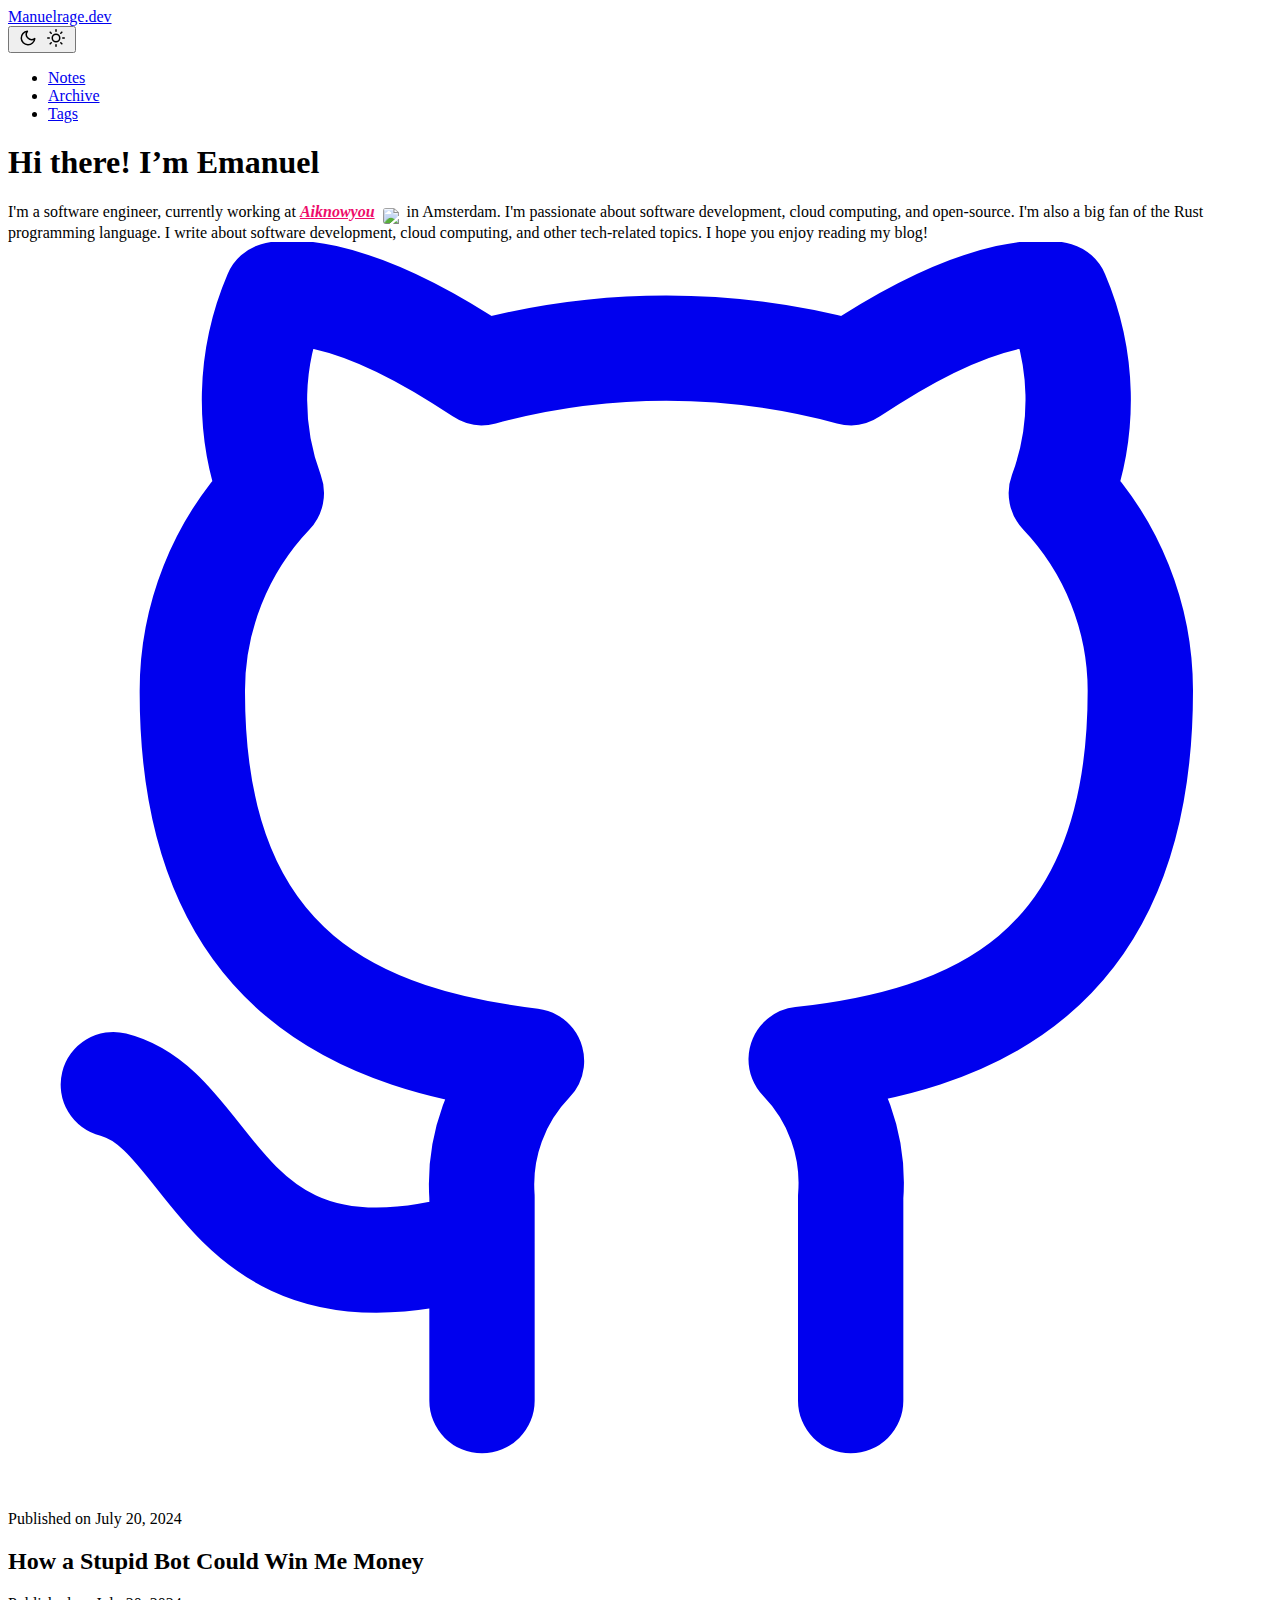
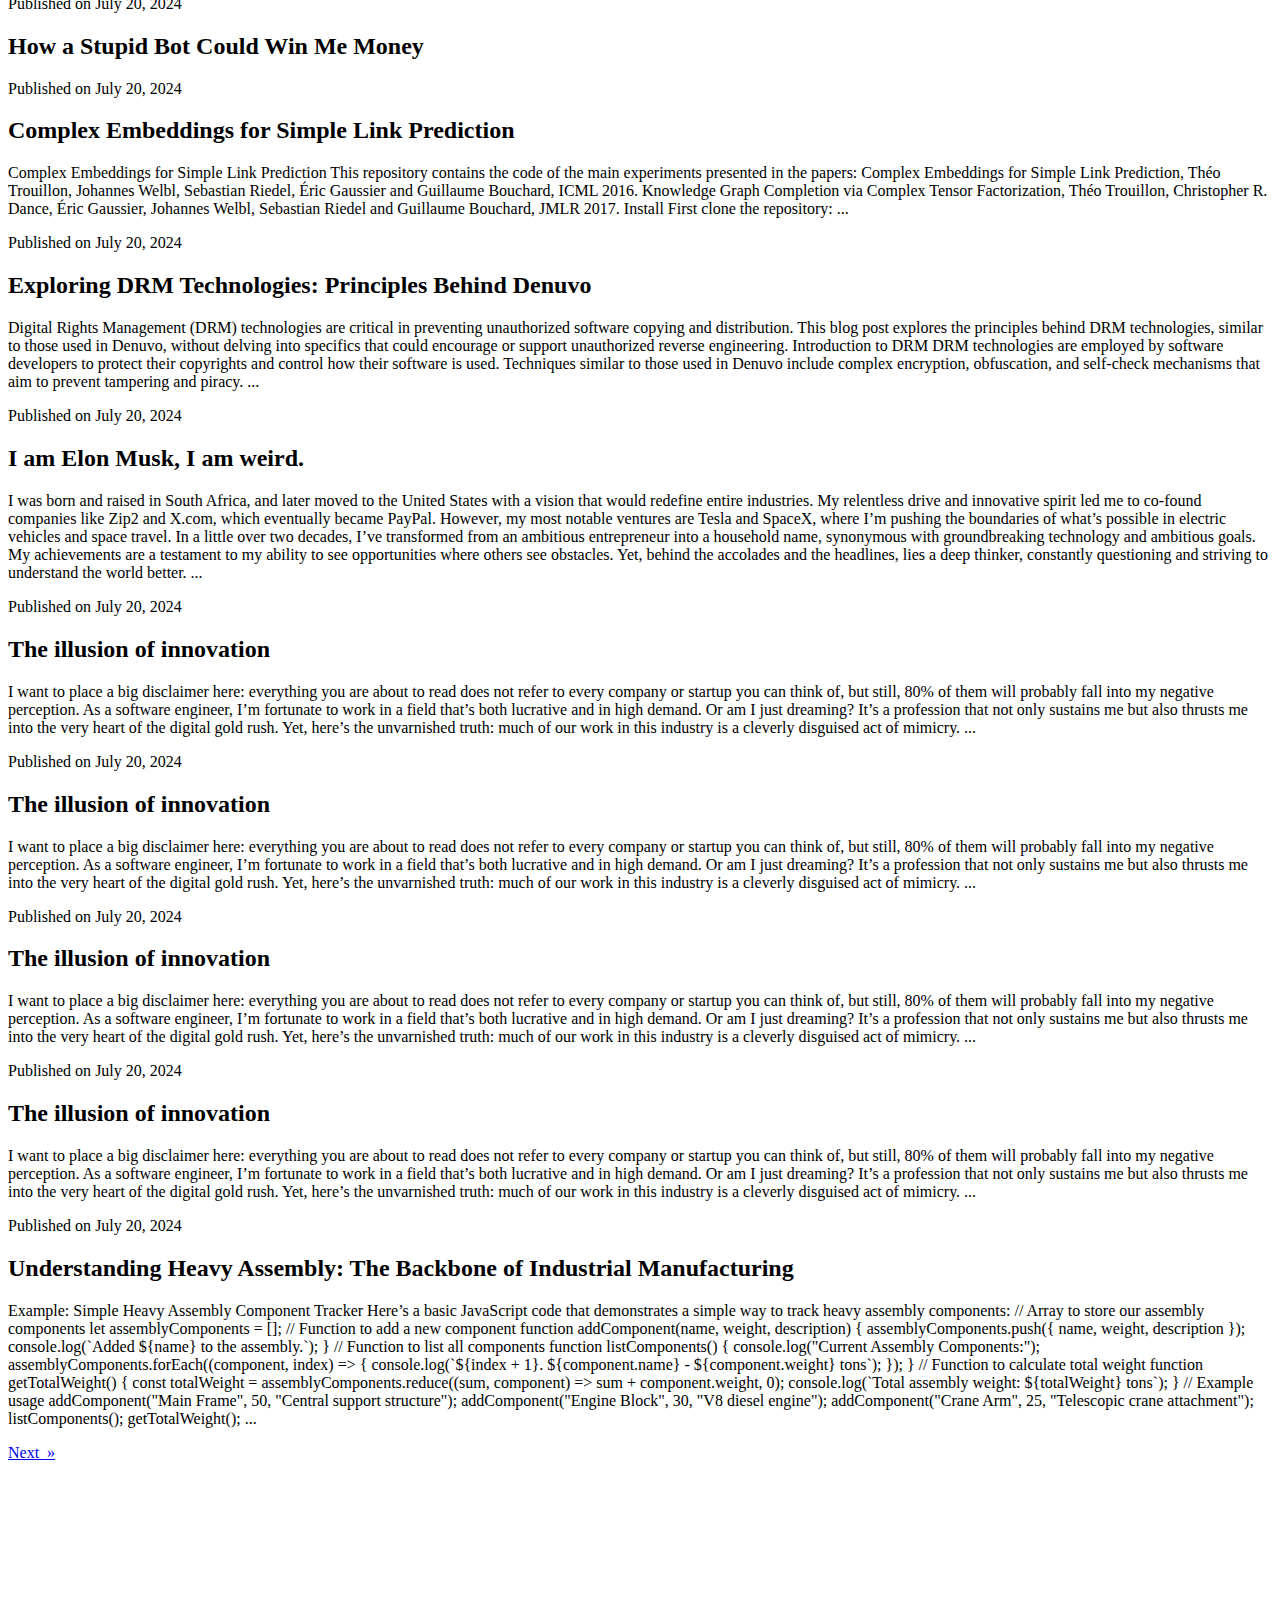
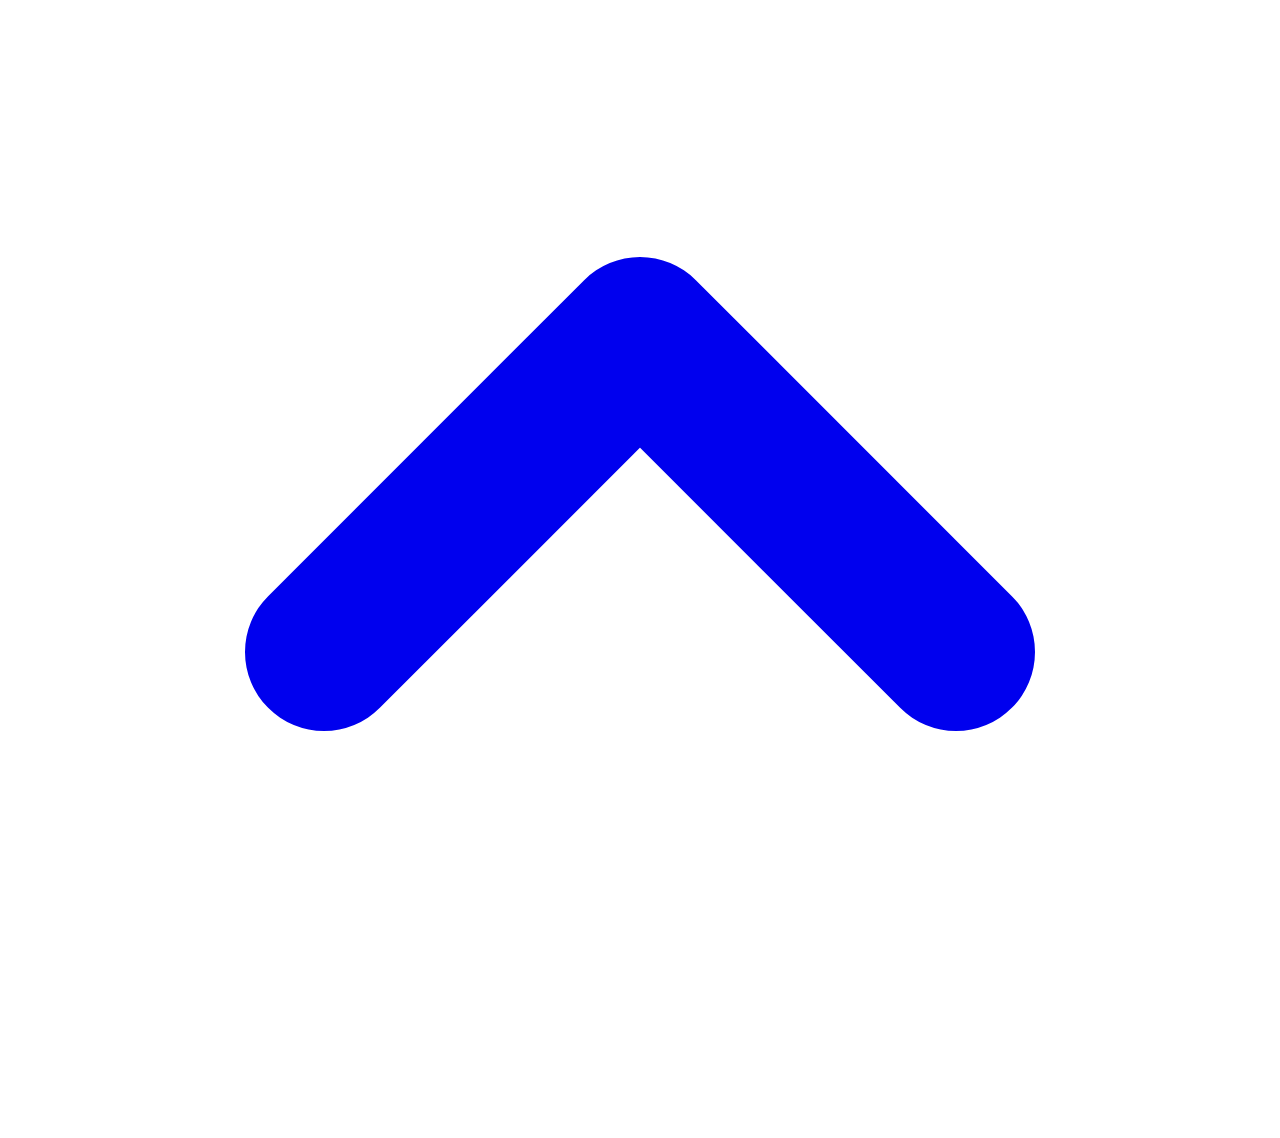
==== commit f0b5f3a6: "update" ====
--- a/public/index.html
+++ b/public/index.html
@@ -2,7 +2,7 @@
 <html lang="en" dir="auto">
 
 <head>
-	<meta name="generator" content="Hugo 0.133.1"><script src="/livereload.js?mindelay=10&amp;v=2&amp;port=1313&amp;path=livereload" data-no-instant defer></script><meta charset="utf-8">
+	<meta name="generator" content="Hugo 0.134.1"><script src="/livereload.js?mindelay=10&amp;v=2&amp;port=1313&amp;path=livereload" data-no-instant defer></script><meta charset="utf-8">
 <meta http-equiv="X-UA-Compatible" content="IE=edge">
 <meta name="viewport" content="width=device-width, initial-scale=1, shrink-to-fit=no">
 <meta name="robots" content="noindex, nofollow">
@@ -186,7 +186,7 @@
 Complex Embeddings for Simple Link Prediction, Théo Trouillon, Johannes Welbl, Sebastian Riedel, Éric Gaussier and Guillaume Bouchard, ICML 2016.
 Knowledge Graph Completion via Complex Tensor Factorization, Théo Trouillon, Christopher R. Dance, Éric Gaussier, Johannes Welbl, Sebastian Riedel and Guillaume Bouchard, JMLR 2017.
 Install First clone the repository:
-git clone https://github.com/ttrouill/complex.git The code depends on downhill, a theano-based Stochastic Gradient Descent implementation....</p>
+...</p>
   </div>
   <a class="entry-link" aria-label="post link to Complex Embeddings for Simple Link Prediction" href="http://localhost:1313/posts/complex/"></a>
 </article>
@@ -201,7 +201,8 @@
   </header>
   <div class="entry-content">
     <p>Digital Rights Management (DRM) technologies are critical in preventing unauthorized software copying and distribution. This blog post explores the principles behind DRM technologies, similar to those used in Denuvo, without delving into specifics that could encourage or support unauthorized reverse engineering.
-Introduction to DRM DRM technologies are employed by software developers to protect their copyrights and control how their software is used. Techniques similar to those used in Denuvo include complex encryption, obfuscation, and self-check mechanisms that aim to prevent tampering and piracy....</p>
+Introduction to DRM DRM technologies are employed by software developers to protect their copyrights and control how their software is used. Techniques similar to those used in Denuvo include complex encryption, obfuscation, and self-check mechanisms that aim to prevent tampering and piracy.
+...</p>
   </div>
   <a class="entry-link" aria-label="post link to Exploring DRM Technologies: Principles Behind Denuvo" href="http://localhost:1313/posts/denuvo/"></a>
 </article>
@@ -216,7 +217,8 @@
   </header>
   <div class="entry-content">
     <p>I was born and raised in South Africa, and later moved to the United States with a vision that would redefine entire industries. My relentless drive and innovative spirit led me to co-found companies like Zip2 and X.com, which eventually became PayPal. However, my most notable ventures are Tesla and SpaceX, where I’m pushing the boundaries of what’s possible in electric vehicles and space travel.
-In a little over two decades, I’ve transformed from an ambitious entrepreneur into a household name, synonymous with groundbreaking technology and ambitious goals....</p>
+In a little over two decades, I’ve transformed from an ambitious entrepreneur into a household name, synonymous with groundbreaking technology and ambitious goals. My achievements are a testament to my ability to see opportunities where others see obstacles. Yet, behind the accolades and the headlines, lies a deep thinker, constantly questioning and striving to understand the world better.
+...</p>
   </div>
   <a class="entry-link" aria-label="post link to I am Elon Musk, I am weird." href="http://localhost:1313/posts/who-am-i-copy/"></a>
 </article>
@@ -232,7 +234,8 @@
   <div class="entry-content">
     <p>I want to place a big disclaimer here: everything you are about to read does not refer to every company or startup you can think of, but still, 80% of them will probably fall into my negative perception.
 As a software engineer, I’m fortunate to work in a field that’s both lucrative and in high demand. Or am I just dreaming?
-It’s a profession that not only sustains me but also thrusts me into the very heart of the digital gold rush....</p>
+It’s a profession that not only sustains me but also thrusts me into the very heart of the digital gold rush. Yet, here’s the unvarnished truth: much of our work in this industry is a cleverly disguised act of mimicry.
+...</p>
   </div>
   <a class="entry-link" aria-label="post link to The illusion of innovation" href="http://localhost:1313/posts/making-money-in-a-sad-way-copy-2/"></a>
 </article>
@@ -248,7 +251,8 @@
   <div class="entry-content">
     <p>I want to place a big disclaimer here: everything you are about to read does not refer to every company or startup you can think of, but still, 80% of them will probably fall into my negative perception.
 As a software engineer, I’m fortunate to work in a field that’s both lucrative and in high demand. Or am I just dreaming?
-It’s a profession that not only sustains me but also thrusts me into the very heart of the digital gold rush....</p>
+It’s a profession that not only sustains me but also thrusts me into the very heart of the digital gold rush. Yet, here’s the unvarnished truth: much of our work in this industry is a cleverly disguised act of mimicry.
+...</p>
   </div>
   <a class="entry-link" aria-label="post link to The illusion of innovation" href="http://localhost:1313/posts/making-money-in-a-sad-way-copy-3/"></a>
 </article>
@@ -264,7 +268,8 @@
   <div class="entry-content">
     <p>I want to place a big disclaimer here: everything you are about to read does not refer to every company or startup you can think of, but still, 80% of them will probably fall into my negative perception.
 As a software engineer, I’m fortunate to work in a field that’s both lucrative and in high demand. Or am I just dreaming?
-It’s a profession that not only sustains me but also thrusts me into the very heart of the digital gold rush....</p>
+It’s a profession that not only sustains me but also thrusts me into the very heart of the digital gold rush. Yet, here’s the unvarnished truth: much of our work in this industry is a cleverly disguised act of mimicry.
+...</p>
   </div>
   <a class="entry-link" aria-label="post link to The illusion of innovation" href="http://localhost:1313/posts/making-money-in-a-sad-way-copy/"></a>
 </article>
@@ -280,7 +285,8 @@
   <div class="entry-content">
     <p>I want to place a big disclaimer here: everything you are about to read does not refer to every company or startup you can think of, but still, 80% of them will probably fall into my negative perception.
 As a software engineer, I’m fortunate to work in a field that’s both lucrative and in high demand. Or am I just dreaming?
-It’s a profession that not only sustains me but also thrusts me into the very heart of the digital gold rush....</p>
+It’s a profession that not only sustains me but also thrusts me into the very heart of the digital gold rush. Yet, here’s the unvarnished truth: much of our work in this industry is a cleverly disguised act of mimicry.
+...</p>
   </div>
   <a class="entry-link" aria-label="post link to The illusion of innovation" href="http://localhost:1313/posts/making-money-in-a-sad-way/"></a>
 </article>
@@ -295,7 +301,7 @@
   </header>
   <div class="entry-content">
     <p>Example: Simple Heavy Assembly Component Tracker Here’s a basic JavaScript code that demonstrates a simple way to track heavy assembly components:
-// Array to store our assembly components let assemblyComponents = []; // Function to add a new component function addComponent(name, weight, description) { assemblyComponents.push({ name, weight, description }); console.log(`Added ${name} to the assembly.`); } // Function to list all components function listComponents() { console.log(&#34;Current Assembly Components:&#34;); assemblyComponents.forEach((component, index) =&gt; { console....</p>
+// Array to store our assembly components let assemblyComponents = []; // Function to add a new component function addComponent(name, weight, description) { assemblyComponents.push({ name, weight, description }); console.log(`Added ${name} to the assembly.`); } // Function to list all components function listComponents() { console.log(&#34;Current Assembly Components:&#34;); assemblyComponents.forEach((component, index) =&gt; { console.log(`${index &#43; 1}. ${component.name} - ${component.weight} tons`); }); } // Function to calculate total weight function getTotalWeight() { const totalWeight = assemblyComponents.reduce((sum, component) =&gt; sum &#43; component.weight, 0); console.log(`Total assembly weight: ${totalWeight} tons`); } // Example usage addComponent(&#34;Main Frame&#34;, 50, &#34;Central support structure&#34;); addComponent(&#34;Engine Block&#34;, 30, &#34;V8 diesel engine&#34;); addComponent(&#34;Crane Arm&#34;, 25, &#34;Telescopic crane attachment&#34;); listComponents(); getTotalWeight(); ...</p>
   </div>
   <a class="entry-link" aria-label="post link to Understanding Heavy Assembly: The Backbone of Industrial Manufacturing" href="http://localhost:1313/posts/some-javascript/"></a>
 </article>
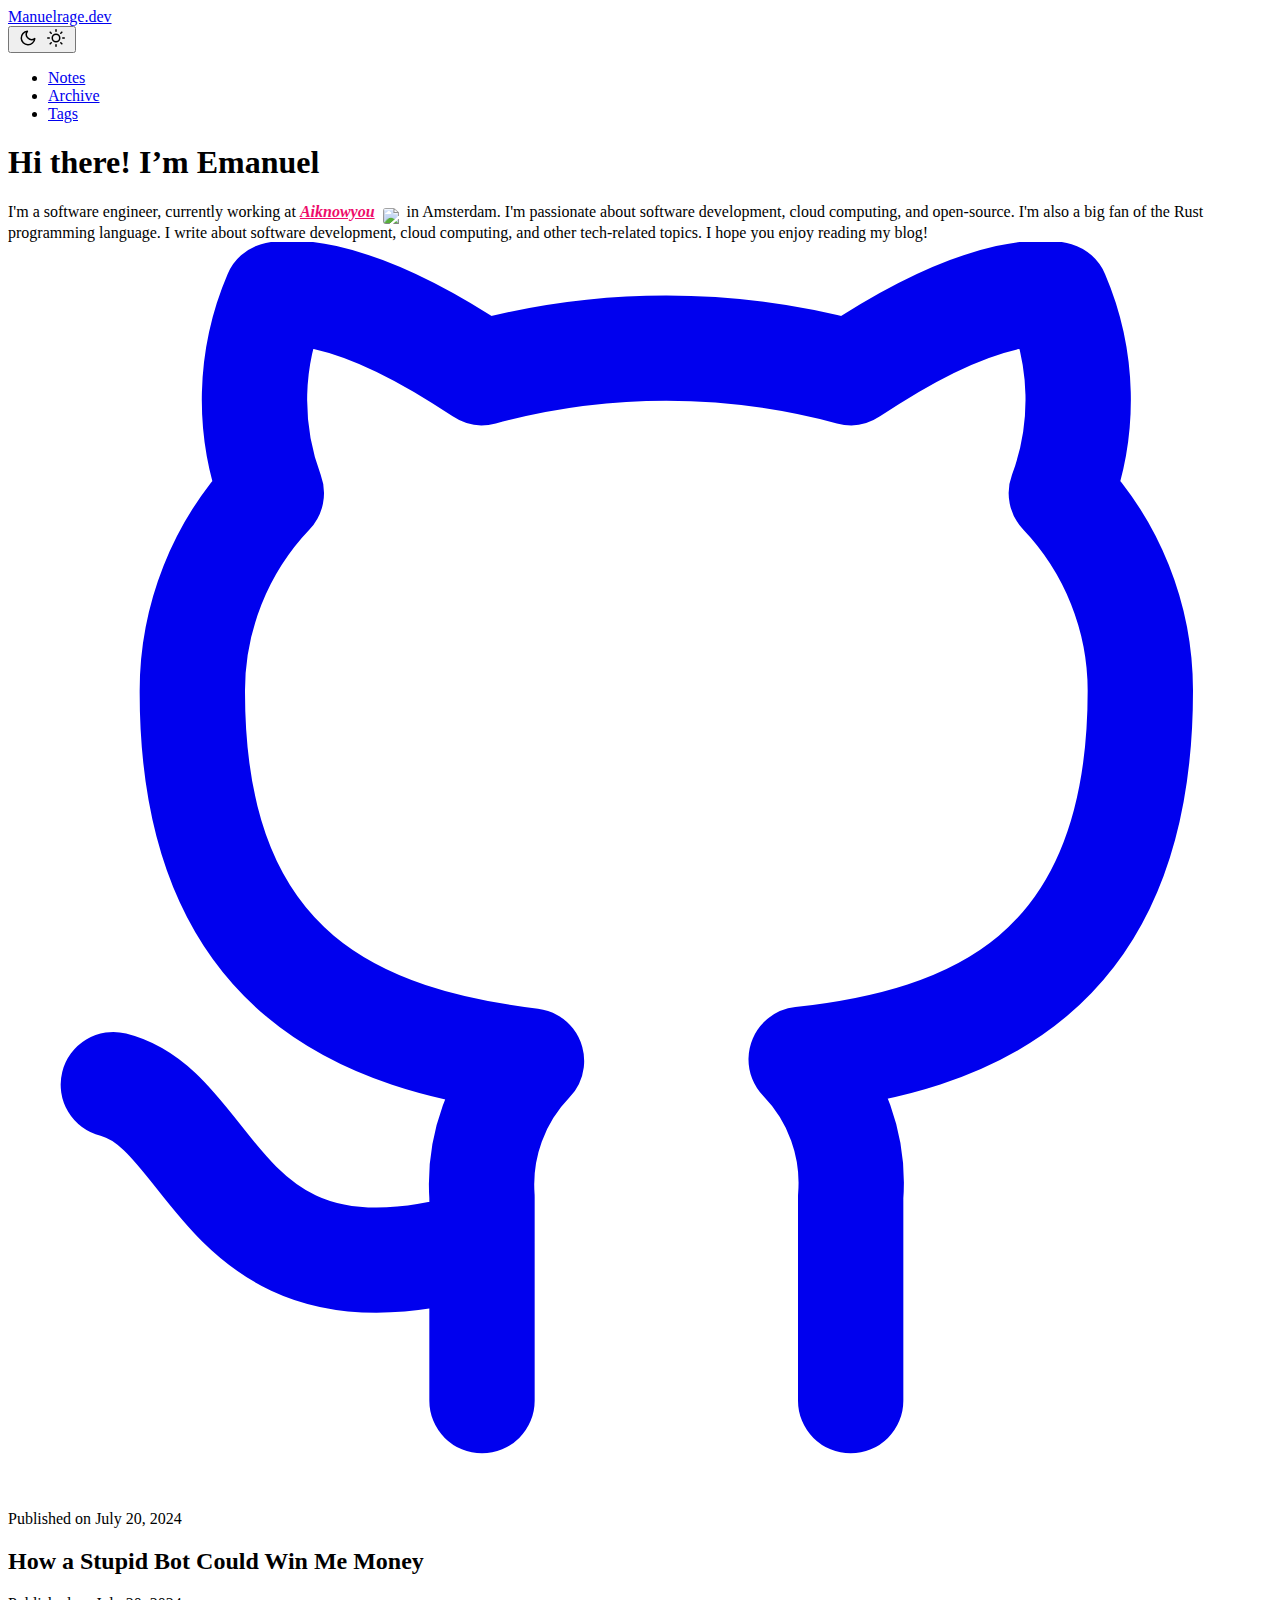
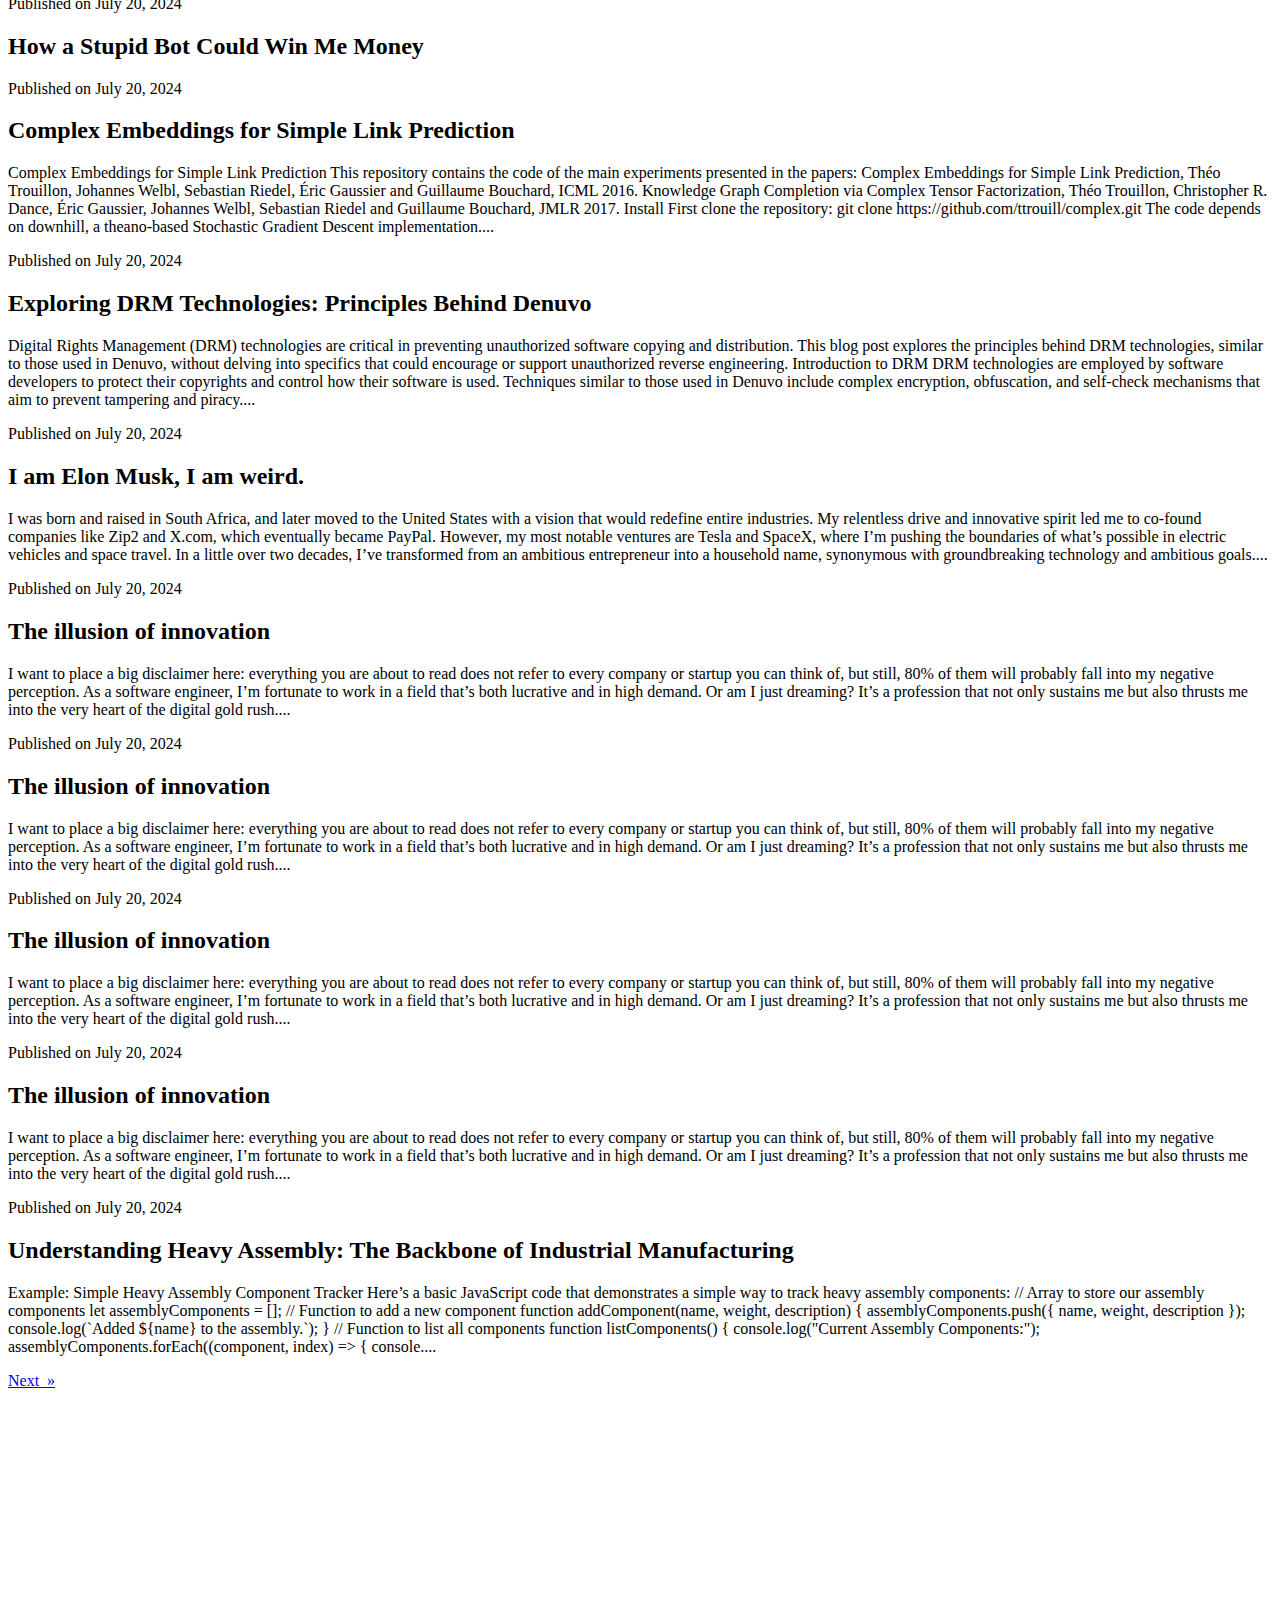
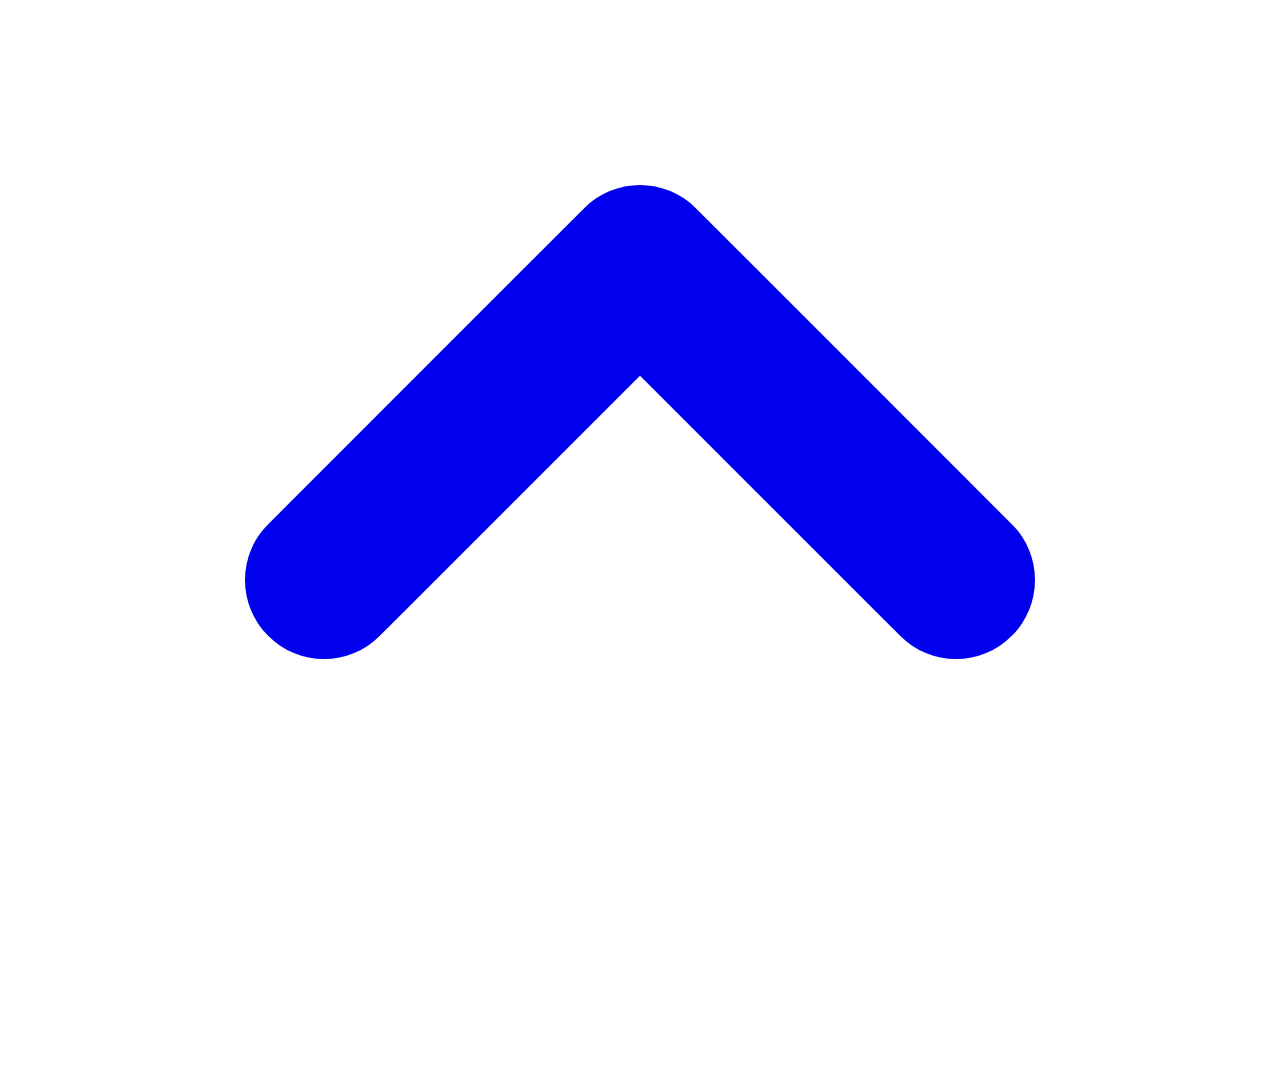
==== commit aa380fbc: "message" ====
--- a/public/index.html
+++ b/public/index.html
@@ -2,7 +2,7 @@
 <html lang="en" dir="auto">
 
 <head>
-	<meta name="generator" content="Hugo 0.134.1"><script src="/livereload.js?mindelay=10&amp;v=2&amp;port=1313&amp;path=livereload" data-no-instant defer></script><meta charset="utf-8">
+	<meta name="generator" content="Hugo 0.129.0"><script src="/livereload.js?mindelay=10&amp;v=2&amp;port=1313&amp;path=livereload" data-no-instant defer></script><meta charset="utf-8">
 <meta http-equiv="X-UA-Compatible" content="IE=edge">
 <meta name="viewport" content="width=device-width, initial-scale=1, shrink-to-fit=no">
 <meta name="robots" content="noindex, nofollow">
@@ -11,7 +11,7 @@
 <meta name="description" content="">
 <meta name="author" content="">
 <link rel="canonical" href="http://localhost:1313/">
-<link crossorigin="anonymous" href="/assets/css/stylesheet.6678e24b9add780b62a4bc6ae6c8fb42d91aab3cf2e4e5a71fc71e5c4188897c.css" integrity="sha256-ZnjiS5rdeAtipLxq5sj7Qtkaqzzy5OWnH8ceXEGIiXw=" rel="preload stylesheet" as="style">
+<link crossorigin="anonymous" href="/assets/css/stylesheet.d8637967e929d0f19b3251678090c5153a8335d1944240b0622e2ec8afd19f5c.css" integrity="sha256-2GN5Z&#43;kp0PGbMlFngJDFFTqDNdGUQkCwYi4uyK/Rn1w=" rel="preload stylesheet" as="style">
 <script defer crossorigin="anonymous" src="/js/postContentFade.min.js"></script>
 <script defer crossorigin="anonymous" src="/js/fadeEffect.min.26326f2aab77e47893d8feb0f36d40b5291566b7bfedbf1fb1b644ebd050c8f4.js" integrity="sha256-JjJvKqt35HiT2P6w821AtSkVZre/7b8fsbZE69BQyPQ="></script>
 
@@ -186,7 +186,7 @@
 Complex Embeddings for Simple Link Prediction, Théo Trouillon, Johannes Welbl, Sebastian Riedel, Éric Gaussier and Guillaume Bouchard, ICML 2016.
 Knowledge Graph Completion via Complex Tensor Factorization, Théo Trouillon, Christopher R. Dance, Éric Gaussier, Johannes Welbl, Sebastian Riedel and Guillaume Bouchard, JMLR 2017.
 Install First clone the repository:
-...</p>
+git clone https://github.com/ttrouill/complex.git The code depends on downhill, a theano-based Stochastic Gradient Descent implementation....</p>
   </div>
   <a class="entry-link" aria-label="post link to Complex Embeddings for Simple Link Prediction" href="http://localhost:1313/posts/complex/"></a>
 </article>
@@ -201,8 +201,7 @@
   </header>
   <div class="entry-content">
     <p>Digital Rights Management (DRM) technologies are critical in preventing unauthorized software copying and distribution. This blog post explores the principles behind DRM technologies, similar to those used in Denuvo, without delving into specifics that could encourage or support unauthorized reverse engineering.
-Introduction to DRM DRM technologies are employed by software developers to protect their copyrights and control how their software is used. Techniques similar to those used in Denuvo include complex encryption, obfuscation, and self-check mechanisms that aim to prevent tampering and piracy.
-...</p>
+Introduction to DRM DRM technologies are employed by software developers to protect their copyrights and control how their software is used. Techniques similar to those used in Denuvo include complex encryption, obfuscation, and self-check mechanisms that aim to prevent tampering and piracy....</p>
   </div>
   <a class="entry-link" aria-label="post link to Exploring DRM Technologies: Principles Behind Denuvo" href="http://localhost:1313/posts/denuvo/"></a>
 </article>
@@ -217,8 +216,7 @@
   </header>
   <div class="entry-content">
     <p>I was born and raised in South Africa, and later moved to the United States with a vision that would redefine entire industries. My relentless drive and innovative spirit led me to co-found companies like Zip2 and X.com, which eventually became PayPal. However, my most notable ventures are Tesla and SpaceX, where I’m pushing the boundaries of what’s possible in electric vehicles and space travel.
-In a little over two decades, I’ve transformed from an ambitious entrepreneur into a household name, synonymous with groundbreaking technology and ambitious goals. My achievements are a testament to my ability to see opportunities where others see obstacles. Yet, behind the accolades and the headlines, lies a deep thinker, constantly questioning and striving to understand the world better.
-...</p>
+In a little over two decades, I’ve transformed from an ambitious entrepreneur into a household name, synonymous with groundbreaking technology and ambitious goals....</p>
   </div>
   <a class="entry-link" aria-label="post link to I am Elon Musk, I am weird." href="http://localhost:1313/posts/who-am-i-copy/"></a>
 </article>
@@ -234,8 +232,7 @@
   <div class="entry-content">
     <p>I want to place a big disclaimer here: everything you are about to read does not refer to every company or startup you can think of, but still, 80% of them will probably fall into my negative perception.
 As a software engineer, I’m fortunate to work in a field that’s both lucrative and in high demand. Or am I just dreaming?
-It’s a profession that not only sustains me but also thrusts me into the very heart of the digital gold rush. Yet, here’s the unvarnished truth: much of our work in this industry is a cleverly disguised act of mimicry.
-...</p>
+It’s a profession that not only sustains me but also thrusts me into the very heart of the digital gold rush....</p>
   </div>
   <a class="entry-link" aria-label="post link to The illusion of innovation" href="http://localhost:1313/posts/making-money-in-a-sad-way-copy-2/"></a>
 </article>
@@ -251,8 +248,7 @@
   <div class="entry-content">
     <p>I want to place a big disclaimer here: everything you are about to read does not refer to every company or startup you can think of, but still, 80% of them will probably fall into my negative perception.
 As a software engineer, I’m fortunate to work in a field that’s both lucrative and in high demand. Or am I just dreaming?
-It’s a profession that not only sustains me but also thrusts me into the very heart of the digital gold rush. Yet, here’s the unvarnished truth: much of our work in this industry is a cleverly disguised act of mimicry.
-...</p>
+It’s a profession that not only sustains me but also thrusts me into the very heart of the digital gold rush....</p>
   </div>
   <a class="entry-link" aria-label="post link to The illusion of innovation" href="http://localhost:1313/posts/making-money-in-a-sad-way-copy-3/"></a>
 </article>
@@ -268,8 +264,7 @@
   <div class="entry-content">
     <p>I want to place a big disclaimer here: everything you are about to read does not refer to every company or startup you can think of, but still, 80% of them will probably fall into my negative perception.
 As a software engineer, I’m fortunate to work in a field that’s both lucrative and in high demand. Or am I just dreaming?
-It’s a profession that not only sustains me but also thrusts me into the very heart of the digital gold rush. Yet, here’s the unvarnished truth: much of our work in this industry is a cleverly disguised act of mimicry.
-...</p>
+It’s a profession that not only sustains me but also thrusts me into the very heart of the digital gold rush....</p>
   </div>
   <a class="entry-link" aria-label="post link to The illusion of innovation" href="http://localhost:1313/posts/making-money-in-a-sad-way-copy/"></a>
 </article>
@@ -285,8 +280,7 @@
   <div class="entry-content">
     <p>I want to place a big disclaimer here: everything you are about to read does not refer to every company or startup you can think of, but still, 80% of them will probably fall into my negative perception.
 As a software engineer, I’m fortunate to work in a field that’s both lucrative and in high demand. Or am I just dreaming?
-It’s a profession that not only sustains me but also thrusts me into the very heart of the digital gold rush. Yet, here’s the unvarnished truth: much of our work in this industry is a cleverly disguised act of mimicry.
-...</p>
+It’s a profession that not only sustains me but also thrusts me into the very heart of the digital gold rush....</p>
   </div>
   <a class="entry-link" aria-label="post link to The illusion of innovation" href="http://localhost:1313/posts/making-money-in-a-sad-way/"></a>
 </article>
@@ -301,7 +295,7 @@
   </header>
   <div class="entry-content">
     <p>Example: Simple Heavy Assembly Component Tracker Here’s a basic JavaScript code that demonstrates a simple way to track heavy assembly components:
-// Array to store our assembly components let assemblyComponents = []; // Function to add a new component function addComponent(name, weight, description) { assemblyComponents.push({ name, weight, description }); console.log(`Added ${name} to the assembly.`); } // Function to list all components function listComponents() { console.log(&#34;Current Assembly Components:&#34;); assemblyComponents.forEach((component, index) =&gt; { console.log(`${index &#43; 1}. ${component.name} - ${component.weight} tons`); }); } // Function to calculate total weight function getTotalWeight() { const totalWeight = assemblyComponents.reduce((sum, component) =&gt; sum &#43; component.weight, 0); console.log(`Total assembly weight: ${totalWeight} tons`); } // Example usage addComponent(&#34;Main Frame&#34;, 50, &#34;Central support structure&#34;); addComponent(&#34;Engine Block&#34;, 30, &#34;V8 diesel engine&#34;); addComponent(&#34;Crane Arm&#34;, 25, &#34;Telescopic crane attachment&#34;); listComponents(); getTotalWeight(); ...</p>
+// Array to store our assembly components let assemblyComponents = []; // Function to add a new component function addComponent(name, weight, description) { assemblyComponents.push({ name, weight, description }); console.log(`Added ${name} to the assembly.`); } // Function to list all components function listComponents() { console.log(&#34;Current Assembly Components:&#34;); assemblyComponents.forEach((component, index) =&gt; { console....</p>
   </div>
   <a class="entry-link" aria-label="post link to Understanding Heavy Assembly: The Backbone of Industrial Manufacturing" href="http://localhost:1313/posts/some-javascript/"></a>
 </article>
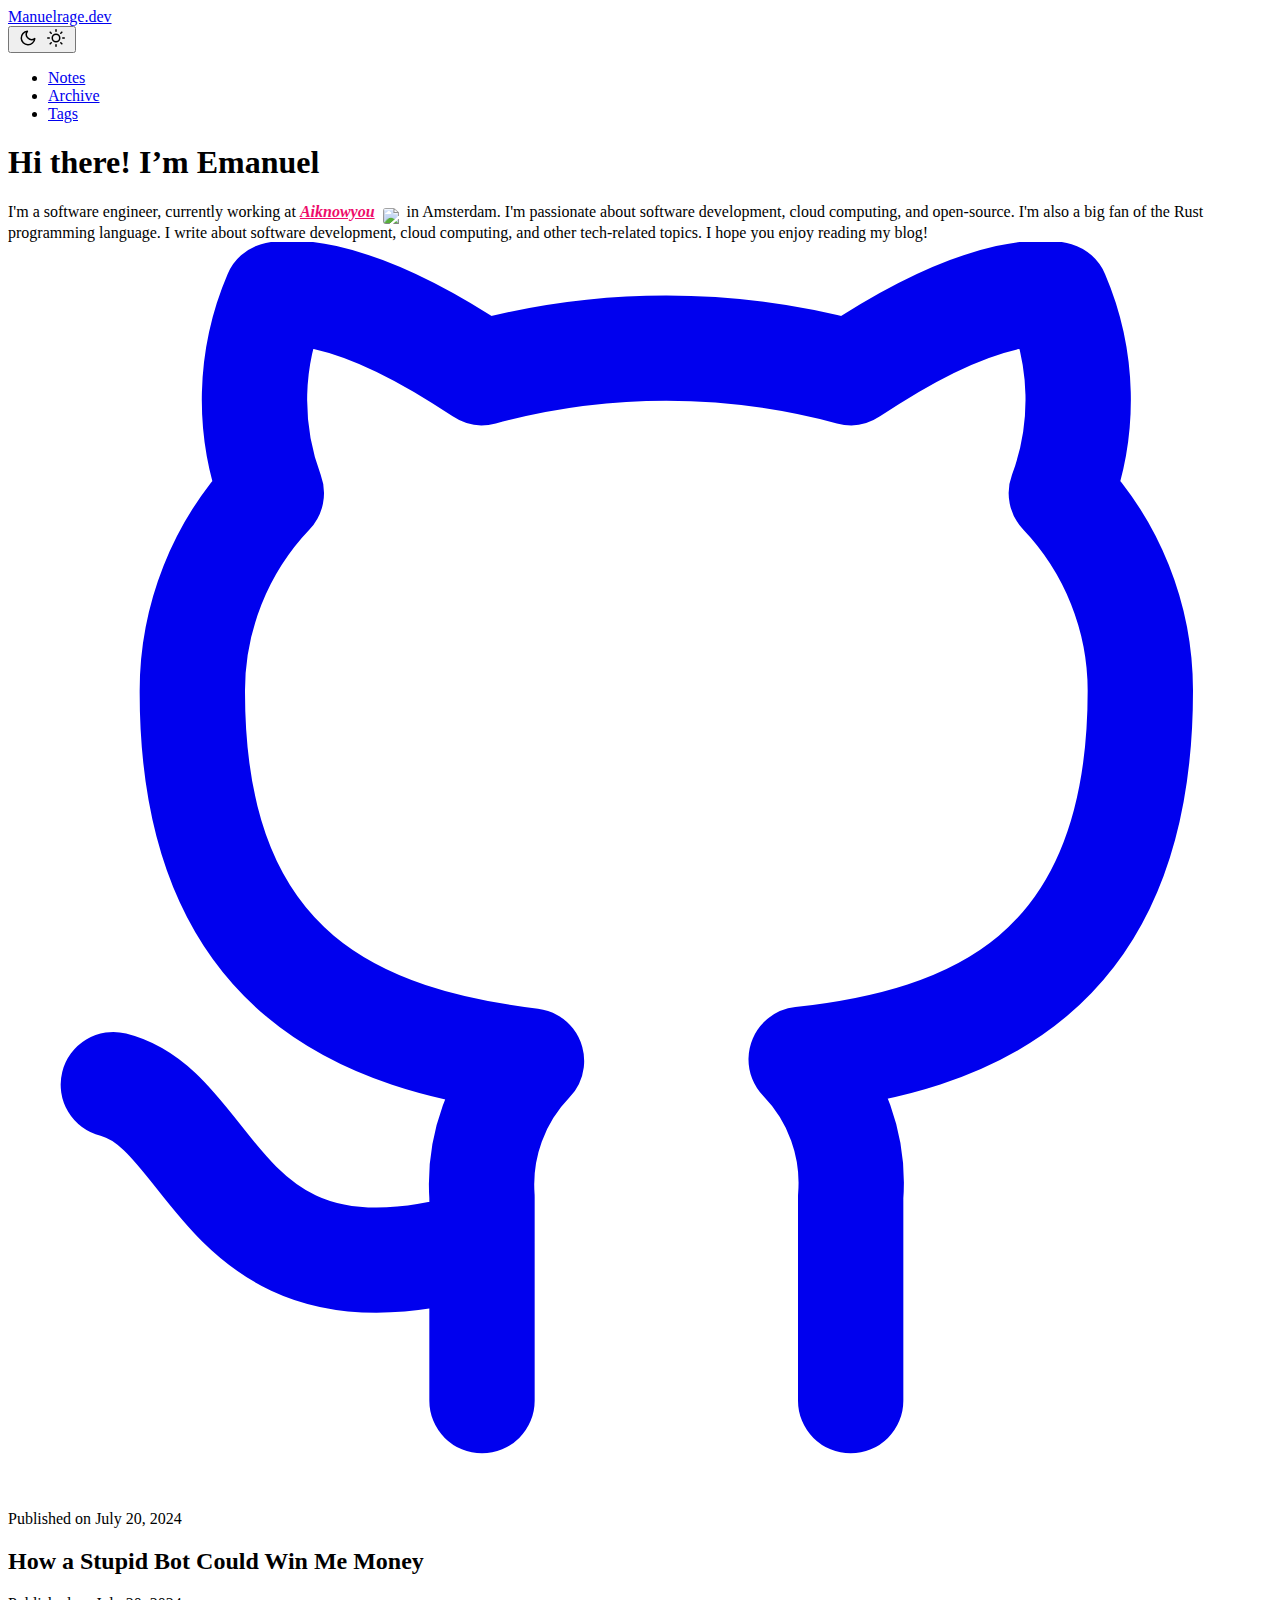
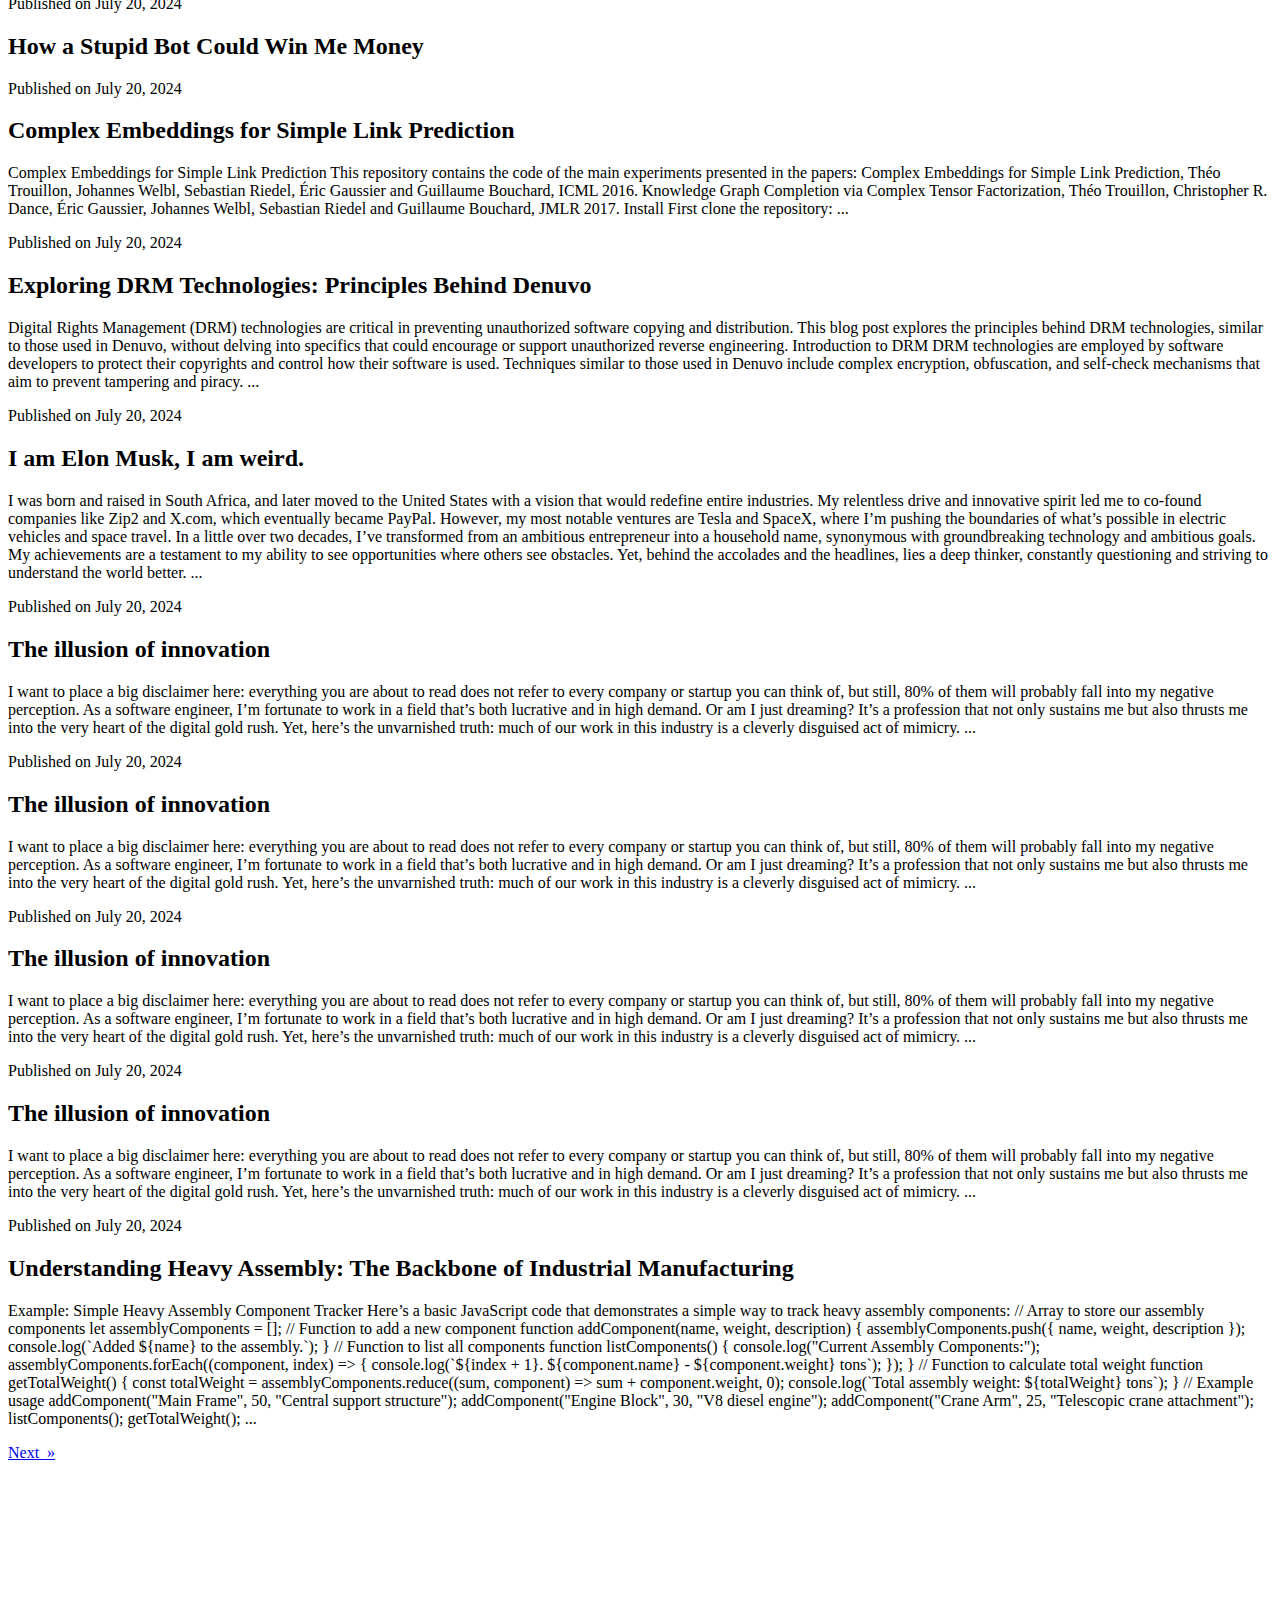
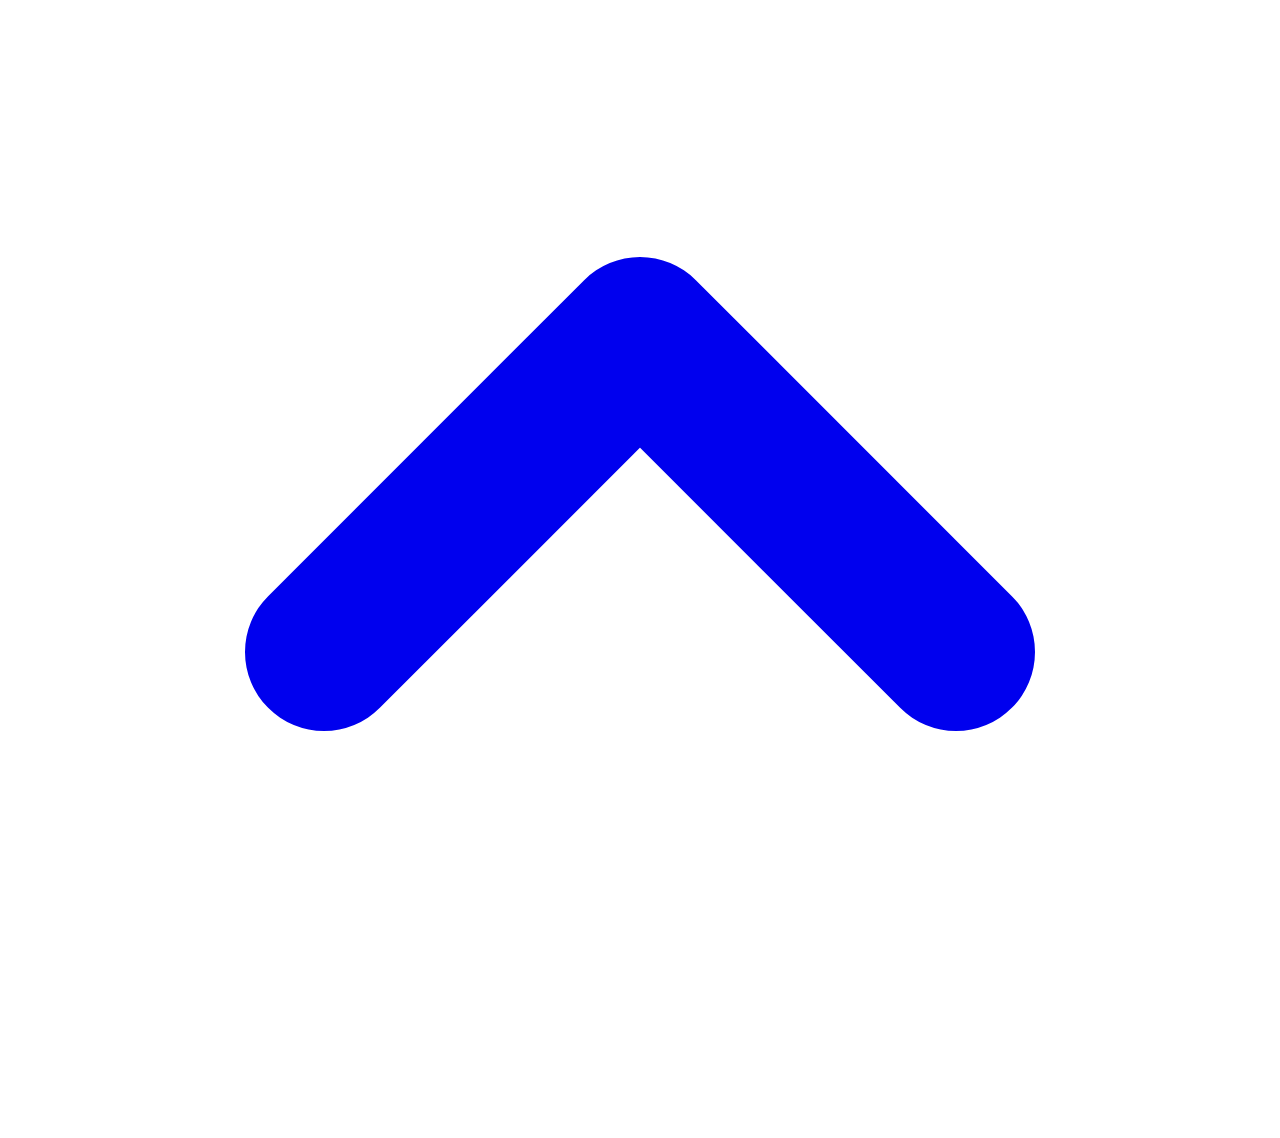
==== commit 9bf0a6bb: "Merge branch 'main' of https://github.com/Fantaly/my-blog" ====
--- a/public/index.html
+++ b/public/index.html
@@ -2,7 +2,7 @@
 <html lang="en" dir="auto">
 
 <head>
-	<meta name="generator" content="Hugo 0.129.0"><script src="/livereload.js?mindelay=10&amp;v=2&amp;port=1313&amp;path=livereload" data-no-instant defer></script><meta charset="utf-8">
+	<meta name="generator" content="Hugo 0.134.1"><script src="/livereload.js?mindelay=10&amp;v=2&amp;port=1313&amp;path=livereload" data-no-instant defer></script><meta charset="utf-8">
 <meta http-equiv="X-UA-Compatible" content="IE=edge">
 <meta name="viewport" content="width=device-width, initial-scale=1, shrink-to-fit=no">
 <meta name="robots" content="noindex, nofollow">
@@ -186,7 +186,7 @@
 Complex Embeddings for Simple Link Prediction, Théo Trouillon, Johannes Welbl, Sebastian Riedel, Éric Gaussier and Guillaume Bouchard, ICML 2016.
 Knowledge Graph Completion via Complex Tensor Factorization, Théo Trouillon, Christopher R. Dance, Éric Gaussier, Johannes Welbl, Sebastian Riedel and Guillaume Bouchard, JMLR 2017.
 Install First clone the repository:
-git clone https://github.com/ttrouill/complex.git The code depends on downhill, a theano-based Stochastic Gradient Descent implementation....</p>
+...</p>
   </div>
   <a class="entry-link" aria-label="post link to Complex Embeddings for Simple Link Prediction" href="http://localhost:1313/posts/complex/"></a>
 </article>
@@ -201,7 +201,8 @@
   </header>
   <div class="entry-content">
     <p>Digital Rights Management (DRM) technologies are critical in preventing unauthorized software copying and distribution. This blog post explores the principles behind DRM technologies, similar to those used in Denuvo, without delving into specifics that could encourage or support unauthorized reverse engineering.
-Introduction to DRM DRM technologies are employed by software developers to protect their copyrights and control how their software is used. Techniques similar to those used in Denuvo include complex encryption, obfuscation, and self-check mechanisms that aim to prevent tampering and piracy....</p>
+Introduction to DRM DRM technologies are employed by software developers to protect their copyrights and control how their software is used. Techniques similar to those used in Denuvo include complex encryption, obfuscation, and self-check mechanisms that aim to prevent tampering and piracy.
+...</p>
   </div>
   <a class="entry-link" aria-label="post link to Exploring DRM Technologies: Principles Behind Denuvo" href="http://localhost:1313/posts/denuvo/"></a>
 </article>
@@ -216,7 +217,8 @@
   </header>
   <div class="entry-content">
     <p>I was born and raised in South Africa, and later moved to the United States with a vision that would redefine entire industries. My relentless drive and innovative spirit led me to co-found companies like Zip2 and X.com, which eventually became PayPal. However, my most notable ventures are Tesla and SpaceX, where I’m pushing the boundaries of what’s possible in electric vehicles and space travel.
-In a little over two decades, I’ve transformed from an ambitious entrepreneur into a household name, synonymous with groundbreaking technology and ambitious goals....</p>
+In a little over two decades, I’ve transformed from an ambitious entrepreneur into a household name, synonymous with groundbreaking technology and ambitious goals. My achievements are a testament to my ability to see opportunities where others see obstacles. Yet, behind the accolades and the headlines, lies a deep thinker, constantly questioning and striving to understand the world better.
+...</p>
   </div>
   <a class="entry-link" aria-label="post link to I am Elon Musk, I am weird." href="http://localhost:1313/posts/who-am-i-copy/"></a>
 </article>
@@ -232,7 +234,8 @@
   <div class="entry-content">
     <p>I want to place a big disclaimer here: everything you are about to read does not refer to every company or startup you can think of, but still, 80% of them will probably fall into my negative perception.
 As a software engineer, I’m fortunate to work in a field that’s both lucrative and in high demand. Or am I just dreaming?
-It’s a profession that not only sustains me but also thrusts me into the very heart of the digital gold rush....</p>
+It’s a profession that not only sustains me but also thrusts me into the very heart of the digital gold rush. Yet, here’s the unvarnished truth: much of our work in this industry is a cleverly disguised act of mimicry.
+...</p>
   </div>
   <a class="entry-link" aria-label="post link to The illusion of innovation" href="http://localhost:1313/posts/making-money-in-a-sad-way-copy-2/"></a>
 </article>
@@ -248,7 +251,8 @@
   <div class="entry-content">
     <p>I want to place a big disclaimer here: everything you are about to read does not refer to every company or startup you can think of, but still, 80% of them will probably fall into my negative perception.
 As a software engineer, I’m fortunate to work in a field that’s both lucrative and in high demand. Or am I just dreaming?
-It’s a profession that not only sustains me but also thrusts me into the very heart of the digital gold rush....</p>
+It’s a profession that not only sustains me but also thrusts me into the very heart of the digital gold rush. Yet, here’s the unvarnished truth: much of our work in this industry is a cleverly disguised act of mimicry.
+...</p>
   </div>
   <a class="entry-link" aria-label="post link to The illusion of innovation" href="http://localhost:1313/posts/making-money-in-a-sad-way-copy-3/"></a>
 </article>
@@ -264,7 +268,8 @@
   <div class="entry-content">
     <p>I want to place a big disclaimer here: everything you are about to read does not refer to every company or startup you can think of, but still, 80% of them will probably fall into my negative perception.
 As a software engineer, I’m fortunate to work in a field that’s both lucrative and in high demand. Or am I just dreaming?
-It’s a profession that not only sustains me but also thrusts me into the very heart of the digital gold rush....</p>
+It’s a profession that not only sustains me but also thrusts me into the very heart of the digital gold rush. Yet, here’s the unvarnished truth: much of our work in this industry is a cleverly disguised act of mimicry.
+...</p>
   </div>
   <a class="entry-link" aria-label="post link to The illusion of innovation" href="http://localhost:1313/posts/making-money-in-a-sad-way-copy/"></a>
 </article>
@@ -280,7 +285,8 @@
   <div class="entry-content">
     <p>I want to place a big disclaimer here: everything you are about to read does not refer to every company or startup you can think of, but still, 80% of them will probably fall into my negative perception.
 As a software engineer, I’m fortunate to work in a field that’s both lucrative and in high demand. Or am I just dreaming?
-It’s a profession that not only sustains me but also thrusts me into the very heart of the digital gold rush....</p>
+It’s a profession that not only sustains me but also thrusts me into the very heart of the digital gold rush. Yet, here’s the unvarnished truth: much of our work in this industry is a cleverly disguised act of mimicry.
+...</p>
   </div>
   <a class="entry-link" aria-label="post link to The illusion of innovation" href="http://localhost:1313/posts/making-money-in-a-sad-way/"></a>
 </article>
@@ -295,7 +301,7 @@
   </header>
   <div class="entry-content">
     <p>Example: Simple Heavy Assembly Component Tracker Here’s a basic JavaScript code that demonstrates a simple way to track heavy assembly components:
-// Array to store our assembly components let assemblyComponents = []; // Function to add a new component function addComponent(name, weight, description) { assemblyComponents.push({ name, weight, description }); console.log(`Added ${name} to the assembly.`); } // Function to list all components function listComponents() { console.log(&#34;Current Assembly Components:&#34;); assemblyComponents.forEach((component, index) =&gt; { console....</p>
+// Array to store our assembly components let assemblyComponents = []; // Function to add a new component function addComponent(name, weight, description) { assemblyComponents.push({ name, weight, description }); console.log(`Added ${name} to the assembly.`); } // Function to list all components function listComponents() { console.log(&#34;Current Assembly Components:&#34;); assemblyComponents.forEach((component, index) =&gt; { console.log(`${index &#43; 1}. ${component.name} - ${component.weight} tons`); }); } // Function to calculate total weight function getTotalWeight() { const totalWeight = assemblyComponents.reduce((sum, component) =&gt; sum &#43; component.weight, 0); console.log(`Total assembly weight: ${totalWeight} tons`); } // Example usage addComponent(&#34;Main Frame&#34;, 50, &#34;Central support structure&#34;); addComponent(&#34;Engine Block&#34;, 30, &#34;V8 diesel engine&#34;); addComponent(&#34;Crane Arm&#34;, 25, &#34;Telescopic crane attachment&#34;); listComponents(); getTotalWeight(); ...</p>
   </div>
   <a class="entry-link" aria-label="post link to Understanding Heavy Assembly: The Backbone of Industrial Manufacturing" href="http://localhost:1313/posts/some-javascript/"></a>
 </article>
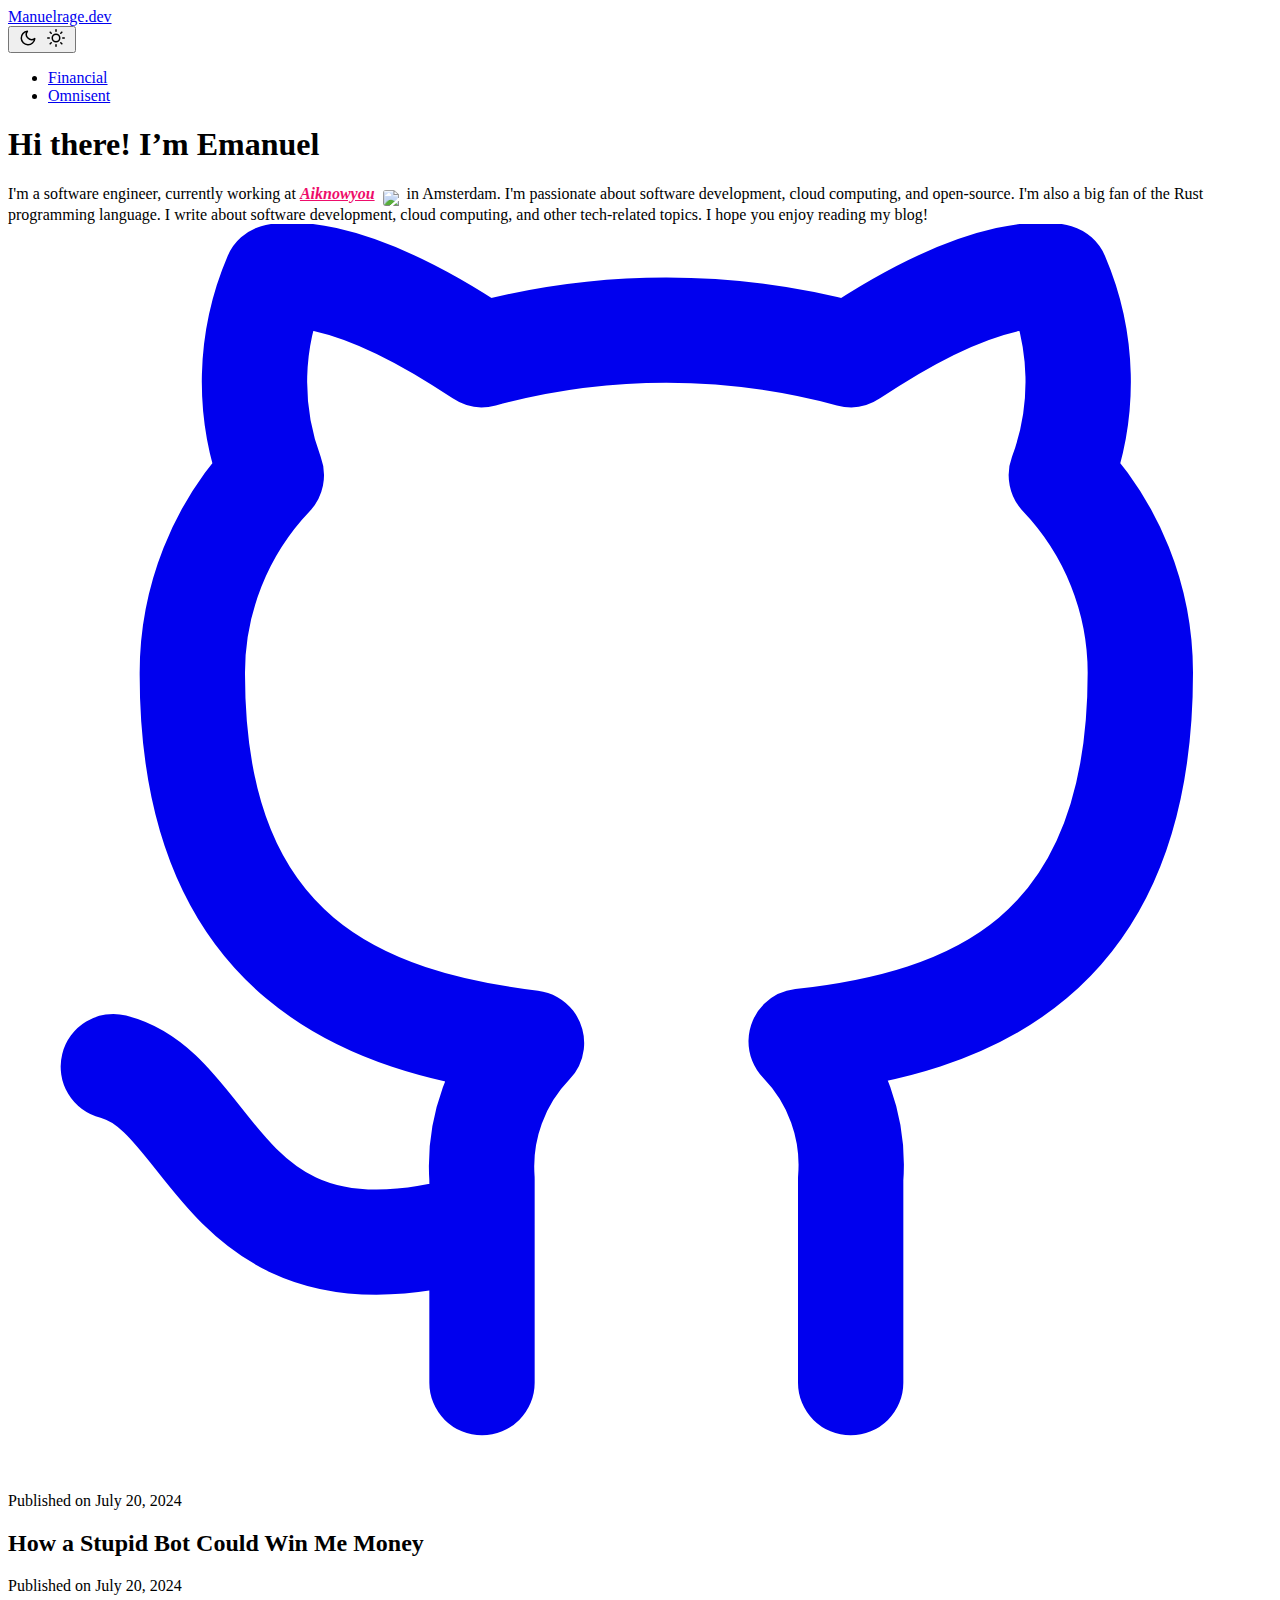
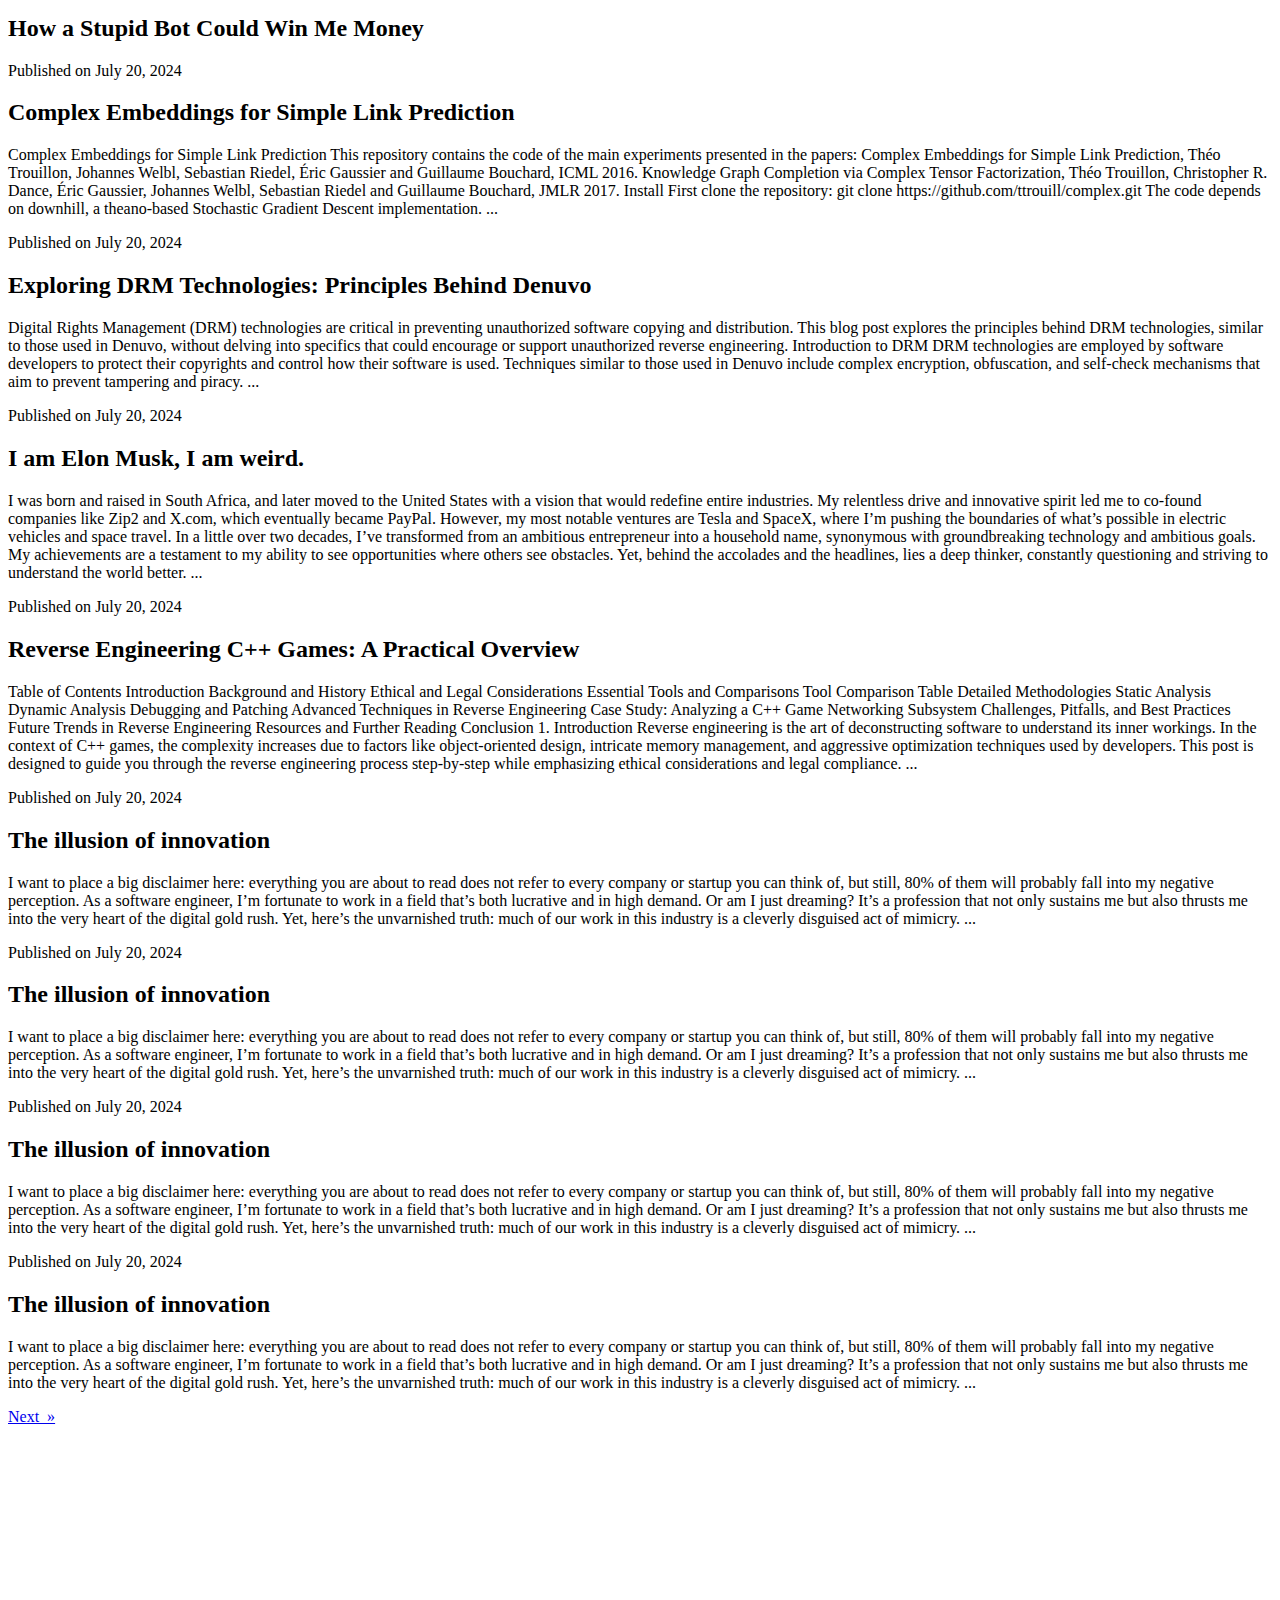
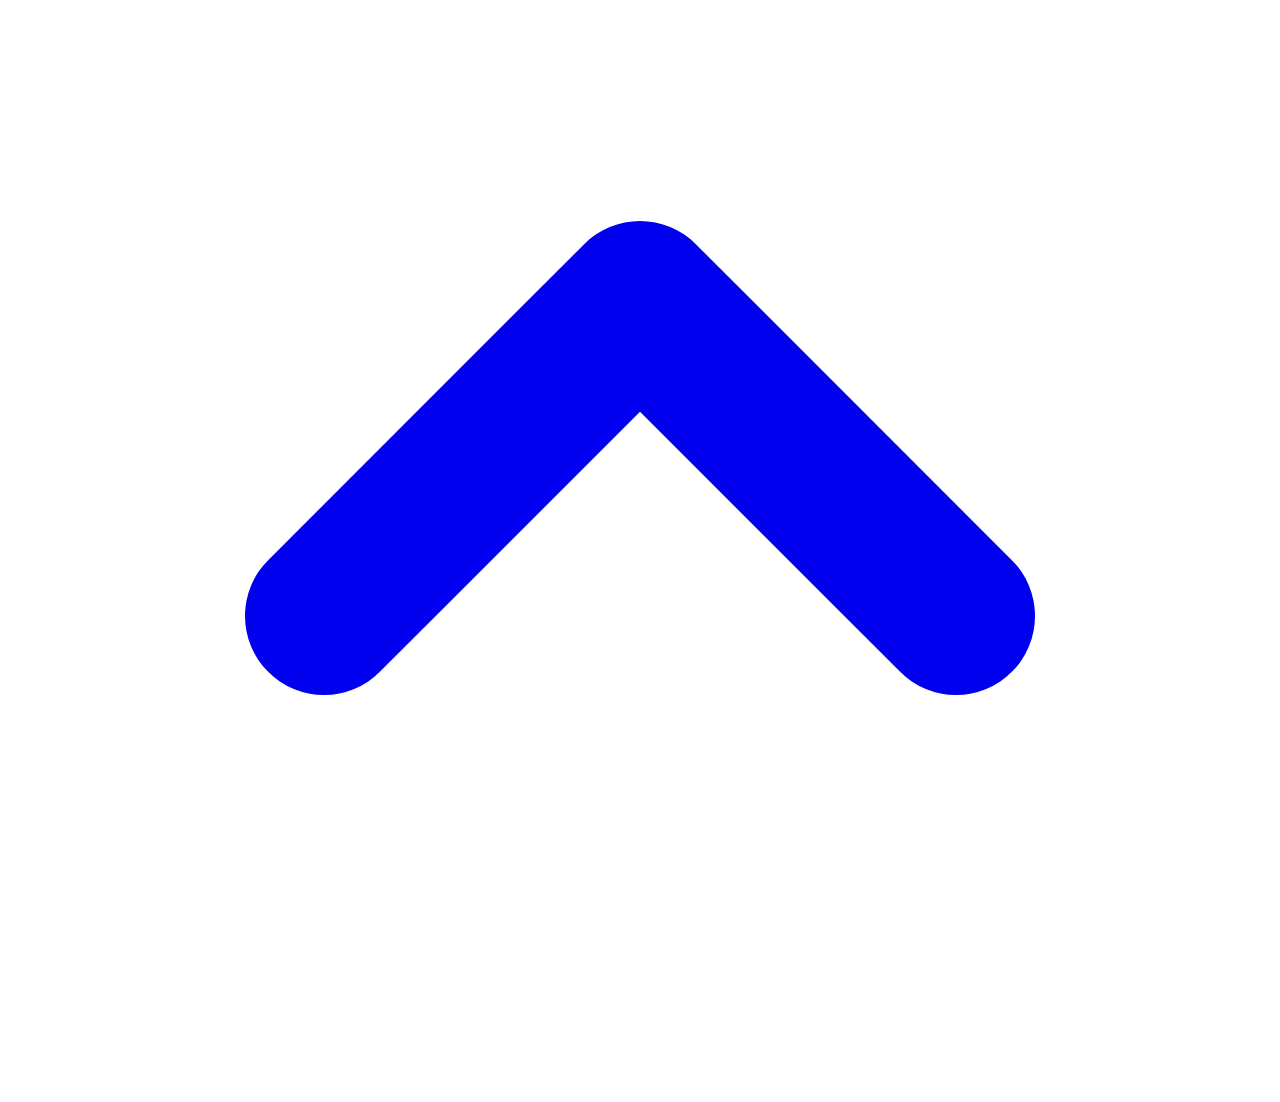
==== commit f0b43b60: "Add financial and omnisent pages, update Hugo version, and modify sitemap" ====
--- a/public/index.html
+++ b/public/index.html
@@ -2,7 +2,7 @@
 <html lang="en" dir="auto">
 
 <head>
-	<meta name="generator" content="Hugo 0.134.1"><script src="/livereload.js?mindelay=10&amp;v=2&amp;port=1313&amp;path=livereload" data-no-instant defer></script><meta charset="utf-8">
+	<meta name="generator" content="Hugo 0.142.0"><script src="/livereload.js?mindelay=10&amp;v=2&amp;port=1313&amp;path=livereload" data-no-instant defer></script><meta charset="utf-8">
 <meta http-equiv="X-UA-Compatible" content="IE=edge">
 <meta name="viewport" content="width=device-width, initial-scale=1, shrink-to-fit=no">
 <meta name="robots" content="noindex, nofollow">
@@ -11,7 +11,7 @@
 <meta name="description" content="">
 <meta name="author" content="">
 <link rel="canonical" href="http://localhost:1313/">
-<link crossorigin="anonymous" href="/assets/css/stylesheet.d8637967e929d0f19b3251678090c5153a8335d1944240b0622e2ec8afd19f5c.css" integrity="sha256-2GN5Z&#43;kp0PGbMlFngJDFFTqDNdGUQkCwYi4uyK/Rn1w=" rel="preload stylesheet" as="style">
+<link crossorigin="anonymous" href="/assets/css/stylesheet.bdd4337a33935561b255210948bfc620dac01e3a760a802d104bedfc27597fd1.css" integrity="sha256-vdQzejOTVWGyVSEJSL/GINrAHjp2CoAtEEvt/CdZf9E=" rel="preload stylesheet" as="style">
 <script defer crossorigin="anonymous" src="/js/postContentFade.min.js"></script>
 <script defer crossorigin="anonymous" src="/js/fadeEffect.min.26326f2aab77e47893d8feb0f36d40b5291566b7bfedbf1fb1b644ebd050c8f4.js" integrity="sha256-JjJvKqt35HiT2P6w821AtSkVZre/7b8fsbZE69BQyPQ="></script>
 
@@ -104,18 +104,13 @@
         </div>
         <ul id="menu">
             <li>
-                <a href="http://localhost:1313/note" title="Notes">
-                    <span>Notes</span>
+                <a href="http://localhost:1313/financial" title="Financial">
+                    <span>Financial</span>
                 </a>
             </li>
             <li>
-                <a href="http://localhost:1313/archives" title="Archive">
-                    <span>Archive</span>
-                </a>
-            </li>
-            <li>
-                <a href="http://localhost:1313/tags/" title="Tags">
-                    <span>Tags</span>
+                <a href="http://localhost:1313/omnisent" title="Omnisent">
+                    <span>Omnisent</span>
                 </a>
             </li>
         </ul>
@@ -186,6 +181,7 @@
 Complex Embeddings for Simple Link Prediction, Théo Trouillon, Johannes Welbl, Sebastian Riedel, Éric Gaussier and Guillaume Bouchard, ICML 2016.
 Knowledge Graph Completion via Complex Tensor Factorization, Théo Trouillon, Christopher R. Dance, Éric Gaussier, Johannes Welbl, Sebastian Riedel and Guillaume Bouchard, JMLR 2017.
 Install First clone the repository:
+git clone https://github.com/ttrouill/complex.git The code depends on downhill, a theano-based Stochastic Gradient Descent implementation.
 ...</p>
   </div>
   <a class="entry-link" aria-label="post link to Complex Embeddings for Simple Link Prediction" href="http://localhost:1313/posts/complex/"></a>
@@ -221,6 +217,21 @@
 ...</p>
   </div>
   <a class="entry-link" aria-label="post link to I am Elon Musk, I am weird." href="http://localhost:1313/posts/who-am-i-copy/"></a>
+</article>
+
+<article class="post-entry"> 
+  <footer class="entry-footer">
+    Published on <span title='2024-07-20 18:01:57 +0200 CEST'>July 20, 2024</span>
+  </footer>
+  <header class="entry-header">
+    <h2 class="entry-hint-parent">Reverse Engineering C&#43;&#43; Games: A Practical Overview
+    </h2>
+  </header>
+  <div class="entry-content">
+    <p>Table of Contents Introduction Background and History Ethical and Legal Considerations Essential Tools and Comparisons Tool Comparison Table Detailed Methodologies Static Analysis Dynamic Analysis Debugging and Patching Advanced Techniques in Reverse Engineering Case Study: Analyzing a C&#43;&#43; Game Networking Subsystem Challenges, Pitfalls, and Best Practices Future Trends in Reverse Engineering Resources and Further Reading Conclusion 1. Introduction Reverse engineering is the art of deconstructing software to understand its inner workings. In the context of C&#43;&#43; games, the complexity increases due to factors like object-oriented design, intricate memory management, and aggressive optimization techniques used by developers. This post is designed to guide you through the reverse engineering process step-by-step while emphasizing ethical considerations and legal compliance.
+...</p>
+  </div>
+  <a class="entry-link" aria-label="post link to Reverse Engineering C&#43;&#43; Games: A Practical Overview" href="http://localhost:1313/posts/some-javascript/"></a>
 </article>
 
 <article class="post-entry"> 
@@ -289,21 +300,6 @@
 ...</p>
   </div>
   <a class="entry-link" aria-label="post link to The illusion of innovation" href="http://localhost:1313/posts/making-money-in-a-sad-way/"></a>
-</article>
-
-<article class="post-entry"> 
-  <footer class="entry-footer">
-    Published on <span title='2024-07-20 18:01:57 +0200 CEST'>July 20, 2024</span>
-  </footer>
-  <header class="entry-header">
-    <h2 class="entry-hint-parent">Understanding Heavy Assembly: The Backbone of Industrial Manufacturing
-    </h2>
-  </header>
-  <div class="entry-content">
-    <p>Example: Simple Heavy Assembly Component Tracker Here’s a basic JavaScript code that demonstrates a simple way to track heavy assembly components:
-// Array to store our assembly components let assemblyComponents = []; // Function to add a new component function addComponent(name, weight, description) { assemblyComponents.push({ name, weight, description }); console.log(`Added ${name} to the assembly.`); } // Function to list all components function listComponents() { console.log(&#34;Current Assembly Components:&#34;); assemblyComponents.forEach((component, index) =&gt; { console.log(`${index &#43; 1}. ${component.name} - ${component.weight} tons`); }); } // Function to calculate total weight function getTotalWeight() { const totalWeight = assemblyComponents.reduce((sum, component) =&gt; sum &#43; component.weight, 0); console.log(`Total assembly weight: ${totalWeight} tons`); } // Example usage addComponent(&#34;Main Frame&#34;, 50, &#34;Central support structure&#34;); addComponent(&#34;Engine Block&#34;, 30, &#34;V8 diesel engine&#34;); addComponent(&#34;Crane Arm&#34;, 25, &#34;Telescopic crane attachment&#34;); listComponents(); getTotalWeight(); ...</p>
-  </div>
-  <a class="entry-link" aria-label="post link to Understanding Heavy Assembly: The Backbone of Industrial Manufacturing" href="http://localhost:1313/posts/some-javascript/"></a>
 </article>
 <footer class="page-footer">
   <nav class="pagination">
